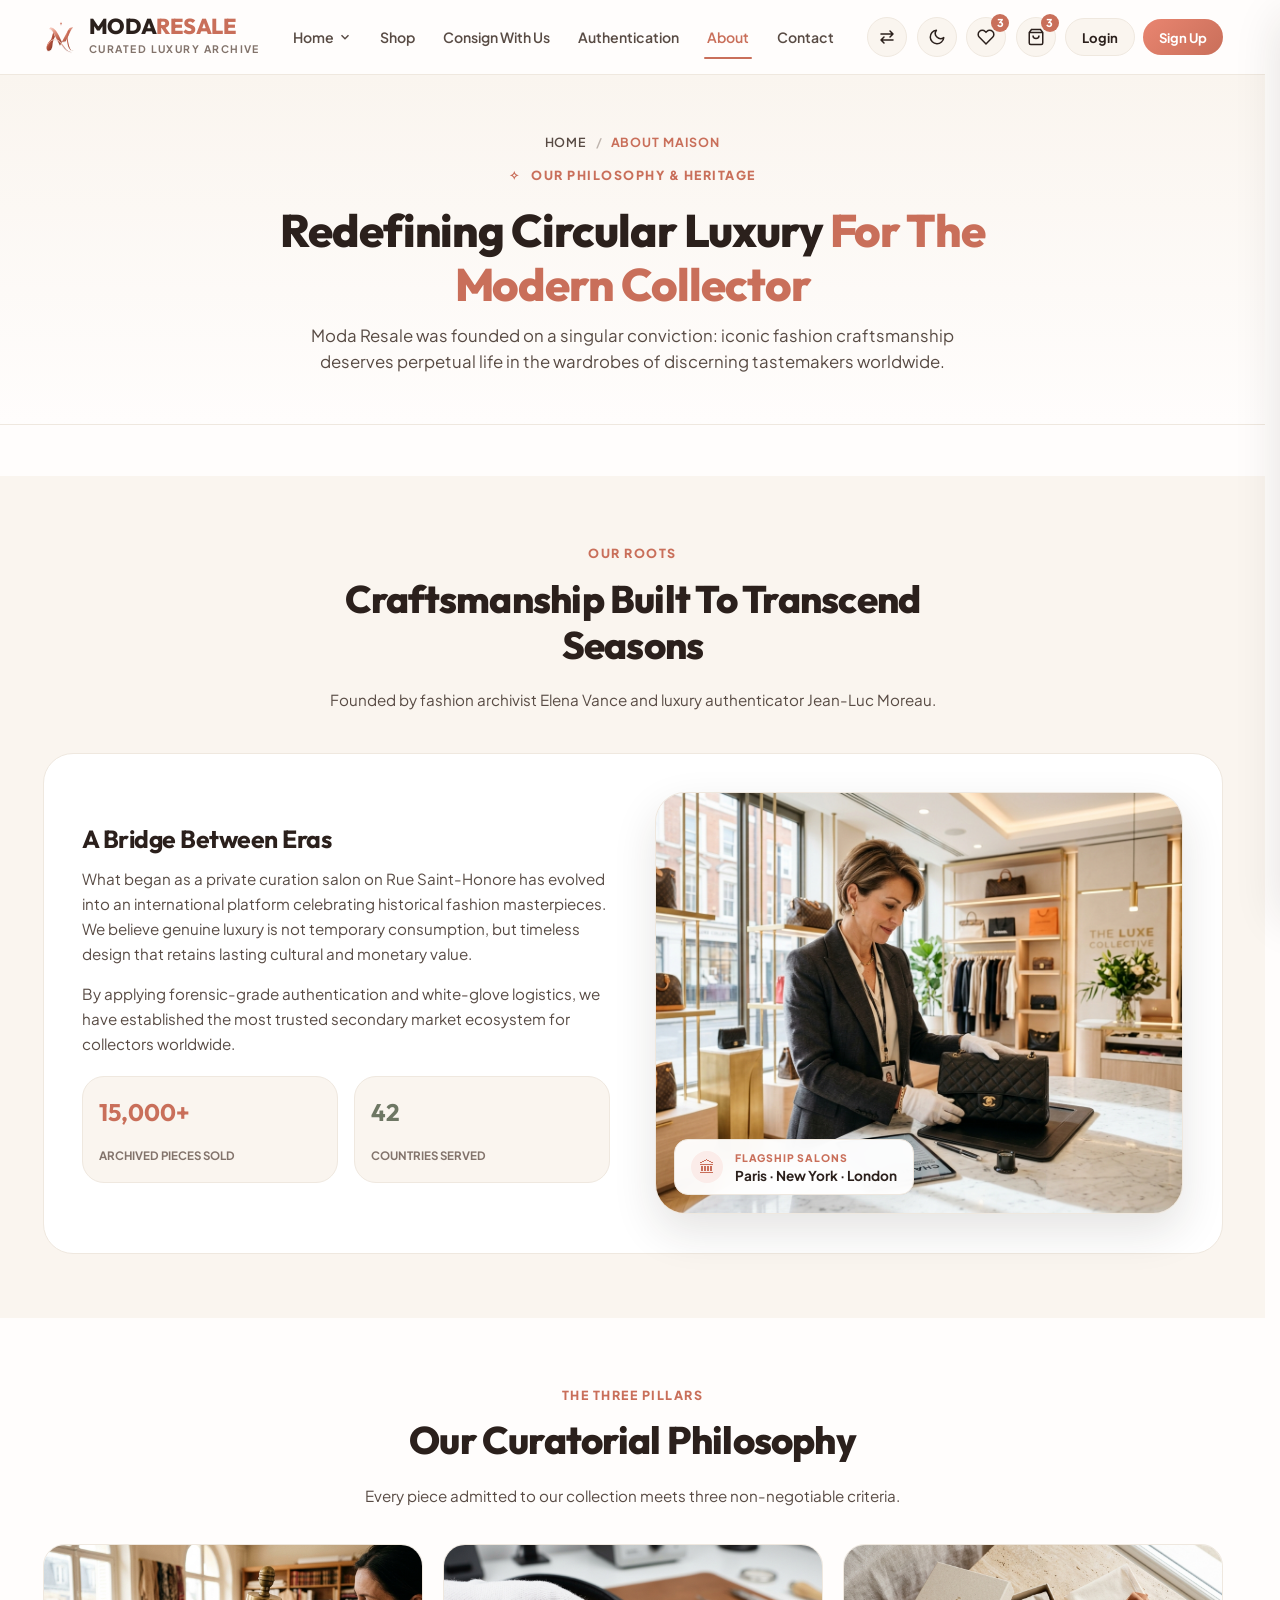
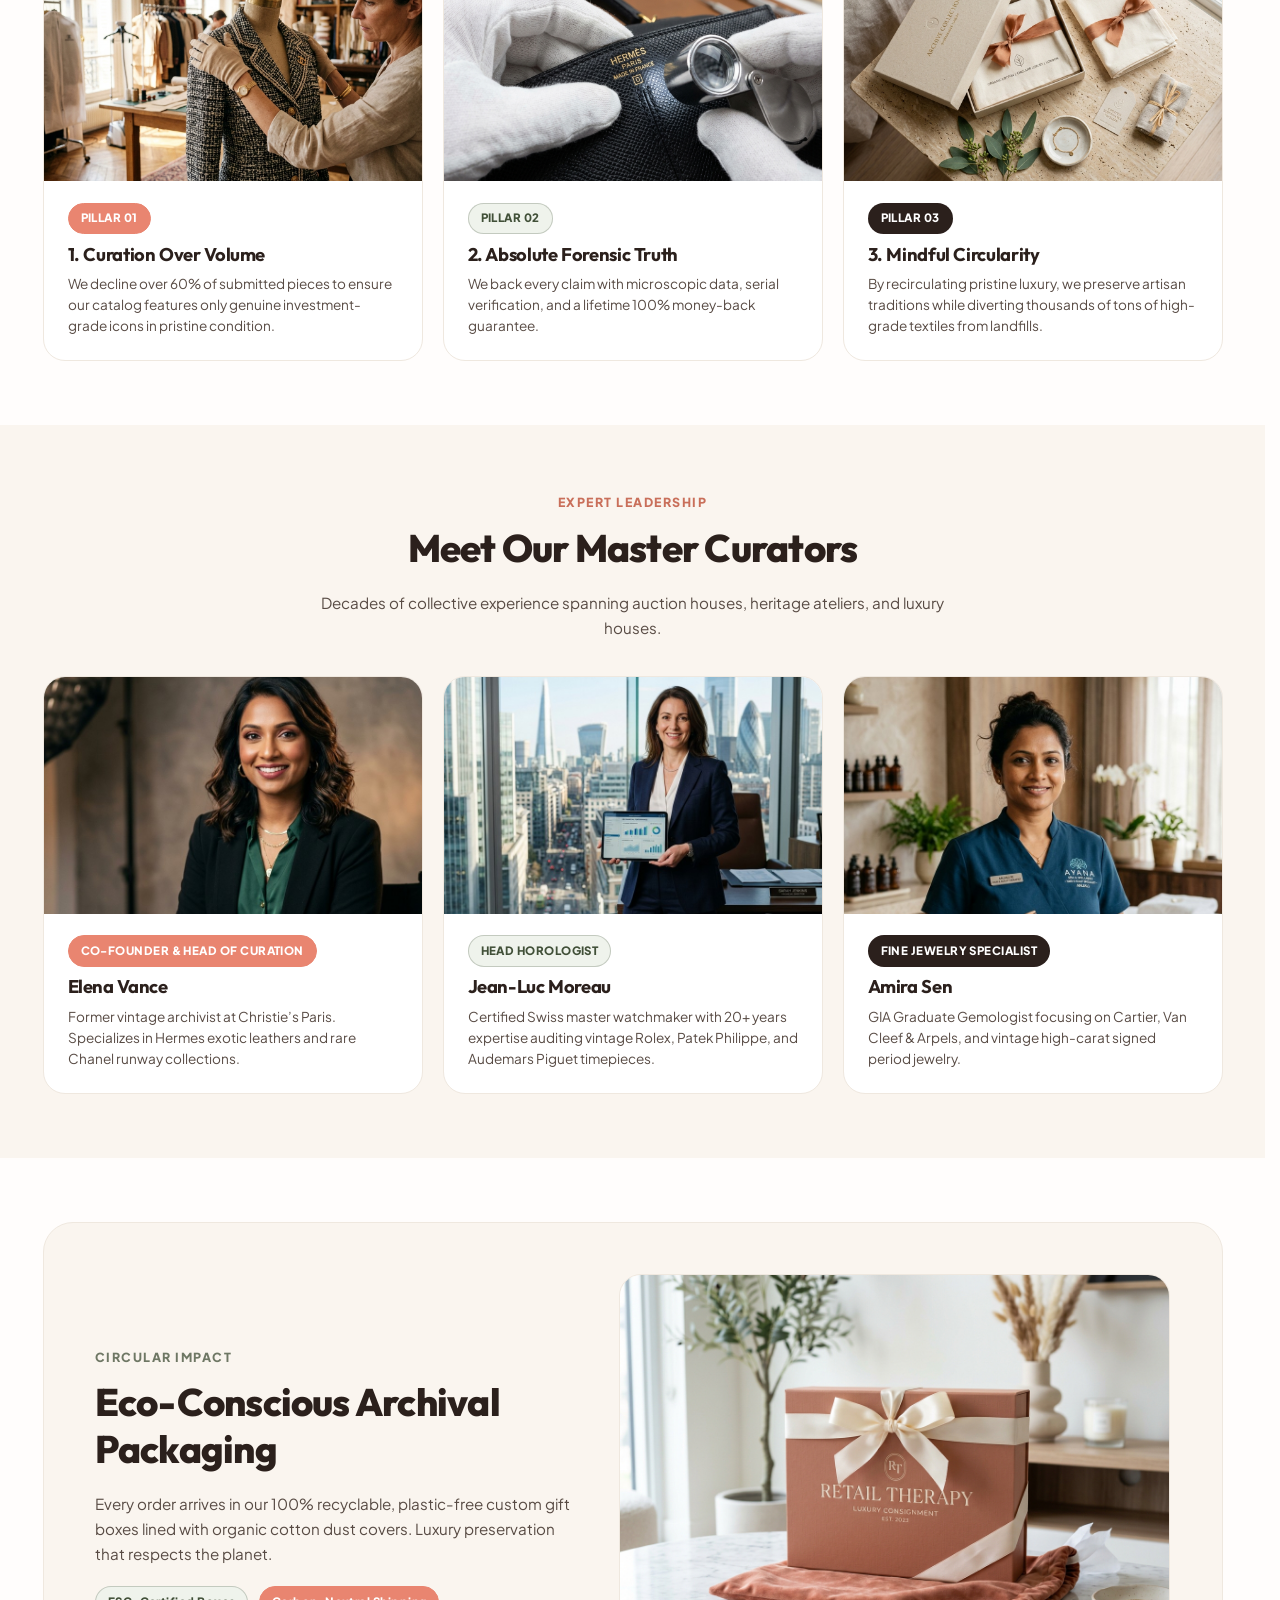
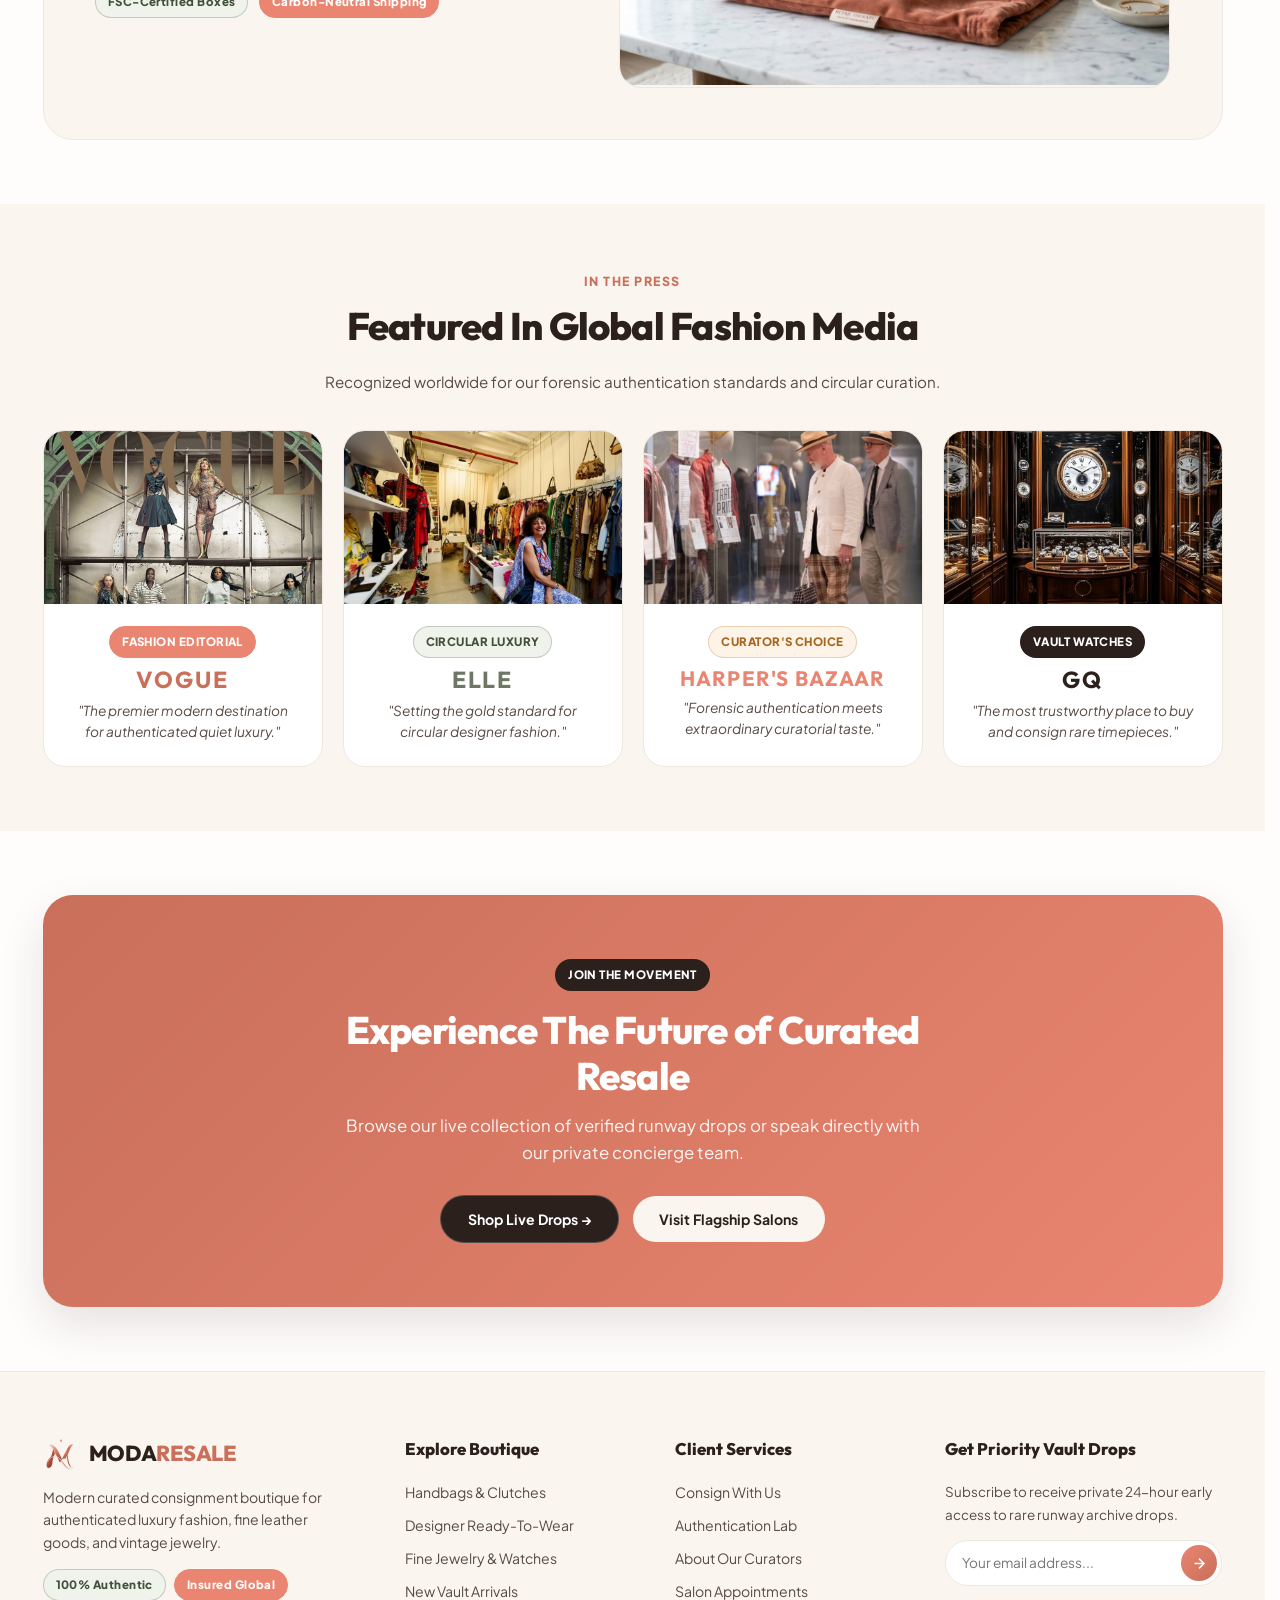
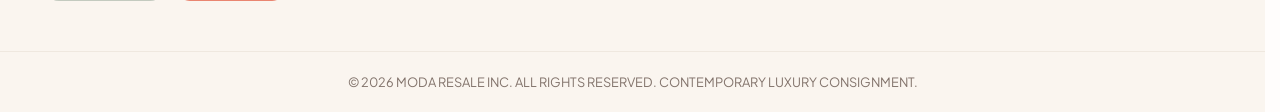
==== about.html @ dbe75fe3 "first commit" ====
<!DOCTYPE html>
<html lang="en" data-theme="light" dir="ltr">
<head>
  <meta charset="UTF-8">
  <meta name="viewport" content="width=device-width, initial-scale=1.0">
  <meta name="description" content="About Moda Resale — Modern luxury consignment house preserving fashion heritage through circular curation and authenticated archives.">
  <title>Moda Resale — About The Maison & Our Curators</title>
  
  <link rel="icon" type="image/svg+xml" href="assets/images/favicon.svg">
  <link rel="apple-touch-icon" href="assets/images/logo.svg">
  <link rel="stylesheet" href="assets/css/style.css">
  <link rel="stylesheet" href="assets/css/responsive.css">
</head>
<body>

  <!-- Header / Navbar -->
  <header class="site-header" id="siteHeader">
    <div class="container navbar-inner">
      
      <a href="index.html" class="brand-link" aria-label="Moda Resale Home">
        <span class="brand-mark"><img src="assets/images/logo.svg" alt="Moda Resale" width="36" height="36"></span>
        <div class="brand-text">
          <div class="brand-title">MODA<span>RESALE</span></div>
          <div class="brand-sub">Curated Luxury Archive</div>
        </div>
      </a>

      <!-- Desktop Navigation -->
      <nav class="main-nav" aria-label="Primary Navigation">
        <div class="nav-dropdown">
          <a href="index.html" class="nav-link dropdown-toggle">
            Home
            <svg viewBox="0 0 24 24" fill="none" stroke="currentColor" stroke-width="2.5"><polyline points="6 9 12 15 18 9"></polyline></svg>
          </a>
          <div class="dropdown-card-menu">
            <a href="index.html" class="dropdown-card-item">
              <span class="dropdown-card-title">Home 1 — Classic Boutique</span>
              <span class="dropdown-card-desc">Curated drops & interactive valuation</span>
            </a>
            <a href="home-2.html" class="dropdown-card-item">
              <span class="dropdown-card-title">Home 2 — Trending Vault</span>
              <span class="dropdown-card-desc">Editorial split hero & consignment steps</span>
            </a>
          </div>
        </div>

        <a href="shop.html" class="nav-link">Shop</a>
        <a href="consign.html" class="nav-link">Consign With Us</a>
        <a href="authentication.html" class="nav-link">Authentication</a>
        <a href="about.html" class="nav-link active">About</a>
        <a href="contact.html" class="nav-link">Contact</a>
      </nav>

      <!-- Header Actions -->
      <div class="header-actions">
        <button type="button" class="icon-btn" data-action="toggle-dir" aria-label="Toggle Direction" title="Switch LTR/RTL">
          <svg width="18" height="18" viewBox="0 0 24 24" fill="none" stroke="currentColor" stroke-width="2" stroke-linecap="round" stroke-linejoin="round">
            <path d="M4 8h16M16 4l4 4-4 4M20 16H4M8 12l-4 4 4 4"/>
          </svg>
        </button>

        <button type="button" class="icon-btn" data-action="toggle-theme" aria-label="Toggle Theme" title="Switch Light/Dark Mode">
          <span class="theme-icon-slot"></span>
        </button>

        <a href="wishlist.html" class="icon-btn" aria-label="Saved Wishlist" title="View Wishlist">
          <svg width="18" height="18" viewBox="0 0 24 24" fill="none" stroke="currentColor" stroke-width="2"><path d="M20.84 4.61a5.5 5.5 0 0 0-7.78 0L12 5.67l-1.06-1.06a5.5 5.5 0 0 0-7.78 0 5.5 5.5 0 0 0 0 7.78l1.06 1.06L12 21.23l7.78-7.78 1.06-1.06a5.5 5.5 0 0 0 0-7.78z"></path></svg>
          <b class="wishlist-count">0</b>
        </a>

        <a href="cart.html" class="icon-btn" aria-label="Shopping Bag" title="Shopping Bag">
          <svg width="18" height="18" viewBox="0 0 24 24" fill="none" stroke="currentColor" stroke-width="2"><path d="M6 2 3 6v14a2 2 0 0 0 2 2h14a2 2 0 0 0 2-2V6l-3-4Z"></path><path d="M3 6h18"></path><path d="M16 10a4 4 0 0 1-8 0"></path></svg>
          <b class="cart-count">0</b>
        </a>

        <div class="header-auth-pills">
          <a href="login.html" class="pill-btn">Login</a>
          <a href="register.html" class="pill-btn pill-btn-solid">Sign Up</a>
        </div>

        <button type="button" class="menu-toggle" id="menuToggle" aria-label="Open Navigation">☰</button>
      </div>

    </div>
  </header>

  <!-- Mobile Drawer -->
  <div class="mobile-drawer-backdrop" id="mobileDrawerBackdrop"></div>
  <aside class="mobile-drawer" id="mobileDrawer" aria-label="Mobile Navigation">
    <div class="mobile-drawer-head">
      <a href="index.html" class="brand-link">
        <span class="brand-mark"><img src="assets/images/logo.svg" alt="Moda Resale" width="36" height="36"></span>
        <div class="brand-title">MODA<span>RESALE</span></div>
      </a>
      <button type="button" class="icon-btn" id="mobileDrawerClose" aria-label="Close Navigation">✕</button>
    </div>

    <!-- Mobile Quick Commerce Bar (Wishlist & Cart Bag) -->
    <div class="mobile-quick-actions">
      <a href="wishlist.html" class="mobile-quick-item" title="View Wishlist">
        <svg width="18" height="18" viewBox="0 0 24 24" fill="none" stroke="currentColor" stroke-width="2" stroke-linecap="round" stroke-linejoin="round"><path d="M20.84 4.61a5.5 5.5 0 0 0-7.78 0L12 5.67l-1.06-1.06a5.5 5.5 0 0 0-7.78 0 5.5 5.5 0 0 0 0 7.78l1.06 1.06L12 21.23l7.78-7.78 1.06-1.06a5.5 5.5 0 0 0 0-7.78z"></path></svg>
        <span>Wishlist (<b class="wishlist-count">0</b>)</span>
      </a>
      <a href="cart.html" class="mobile-quick-item" title="View Shopping Bag">
        <svg width="18" height="18" viewBox="0 0 24 24" fill="none" stroke="currentColor" stroke-width="2" stroke-linecap="round" stroke-linejoin="round"><path d="M6 2 3 6v14a2 2 0 0 0 2 2h14a2 2 0 0 0 2-2V6l-3-4Z"></path><path d="M3 6h18"></path><path d="M16 10a4 4 0 0 1-8 0"></path></svg>
        <span>Bag (<b class="cart-count">0</b>)</span>
      </a>
    </div>

    <nav class="mobile-drawer-links">
      <div class="mobile-nav-item">
        <a href="#" class="mobile-nav-link mobile-dropdown-toggle">
          <span>Home Pages</span>
          <svg width="14" height="14" viewBox="0 0 24 24" fill="none" stroke="currentColor" stroke-width="2.5"><polyline points="6 9 12 15 18 9"></polyline></svg>
        </a>
        <div class="mobile-sub-menu">
          <a href="index.html" class="mobile-sub-link">Home 1 — Classic Boutique</a>
          <a href="home-2.html" class="mobile-sub-link">Home 2 — Trending Vault</a>
        </div>
      </div>
      <a href="shop.html" class="mobile-nav-link">Shop Collection</a>
      <a href="consign.html" class="mobile-nav-link">Consign With Us</a>
      <a href="authentication.html" class="mobile-nav-link">Authentication</a>
      <a href="about.html" class="mobile-nav-link active">About Maison</a>
      <a href="contact.html" class="mobile-nav-link">Contact & Salons</a>
    </nav>

    <div class="mobile-drawer-actions">
      <div class="mobile-toggles-grid">
        <button type="button" class="btn btn-light btn-sm" data-action="toggle-theme" aria-label="Toggle Theme">
          <span class="theme-icon-slot">
            <svg width="16" height="16" viewBox="0 0 24 24" fill="none" stroke="currentColor" stroke-width="2"><path d="M21 12.79A9 9 0 1 1 11.21 3 7 7 0 0 0 21 12.79z"></path></svg>
          </span>
          <span>Theme</span>
        </button>
        <button type="button" class="btn btn-light btn-sm" data-action="toggle-dir" aria-label="Toggle Direction">
          <svg width="16" height="16" viewBox="0 0 24 24" fill="none" stroke="currentColor" stroke-width="2" stroke-linecap="round" stroke-linejoin="round">
            <path d="M4 8h16M16 4l4 4-4 4M20 16H4M8 12l-4 4 4 4"/>
          </svg>
          <span>Direction</span>
        </button>
      </div>
      <div style="display:grid; grid-template-columns:1fr 1fr; gap:0.6rem; width:100%;">
        <a href="login.html" class="btn btn-light btn-sm" style="text-align:center;">Login</a>
        <a href="register.html" class="btn btn-gradient btn-sm" style="text-align:center;">Sign Up</a>
      </div>
    </div>
  </aside>

  <!-- Main Content: About Us (7 Sections) -->
  <main id="mainContent">

    <!-- SECTION 1: Standardized Inner Hero -->
    <section class="inner-page-hero">
      <div class="container">
        <div class="inner-hero-content">
          <nav class="inner-hero-breadcrumb" aria-label="Breadcrumb">
            <a href="index.html">Home</a>
            <span class="crumb-sep">/</span>
            <span class="crumb-active">About Maison</span>
          </nav>
          <p class="kicker">✧ &nbsp; OUR PHILOSOPHY & HERITAGE</p>
          <h1 class="inner-hero-title">Redefining Circular Luxury <span style="color:var(--accent-terracotta);">For The Modern Collector</span></h1>
          <p class="inner-hero-subtitle">Moda Resale was founded on a singular conviction: iconic fashion craftsmanship deserves perpetual life in the wardrobes of discerning tastemakers worldwide.</p>
        </div>
      </div>
    </section>

    <!-- SECTION 2: Our Origin & Story -->
    <section class="section-spacing" style="background-color: var(--bg-surface);">
      <div class="container">
        <div class="center-title">
          <p class="kicker">OUR ROOTS</p>
          <h2>Craftsmanship Built To Transcend Seasons</h2>
          <p>Founded by fashion archivist Elena Vance and luxury authenticator Jean-Luc Moreau.</p>
        </div>

        <div class="curate-lab-shell" style="background:var(--bg-card); padding: clamp(1.5rem, 3vw, 2.5rem);">
          <div class="lab-grid" style="grid-template-columns: 1fr 1fr; align-items:center;">
            <div>
              <h3>A Bridge Between Eras</h3>
              <p>
                What began as a private curation salon on Rue Saint-Honore has evolved into an international platform celebrating historical fashion masterpieces. We believe genuine luxury is not temporary consumption, but timeless design that retains lasting cultural and monetary value.
              </p>
              <p>
                By applying forensic-grade authentication and white-glove logistics, we have established the most trusted secondary market ecosystem for collectors worldwide.
              </p>
              <div class="form-grid-2" style="margin-top:1.25rem;">
                <div class="benefit-card" style="flex-direction:column; background:var(--bg-surface); padding:1rem;">
                  <b style="font-size:1.5rem; font-family:var(--font-display); color:var(--accent-terracotta);">15,000+</b>
                  <span style="font-size:0.72rem; font-weight:700; color:var(--text-muted); text-transform:uppercase;">Archived Pieces Sold</span>
                </div>
                <div class="benefit-card" style="flex-direction:column; background:var(--bg-surface); padding:1rem;">
                  <b style="font-size:1.5rem; font-family:var(--font-display); color:var(--accent-sage);">42</b>
                  <span style="font-size:0.72rem; font-weight:700; color:var(--text-muted); text-transform:uppercase;">Countries Served</span>
                </div>
              </div>
            </div>

            <div class="hero-media-card" style="aspect-ratio: 4 / 3.2; max-width: 100%;">
              <img src="assets/images/about/about-boutique-hero.jpg" alt="Moda Resale sunlit modern flagship boutique interior">
              <div class="hero-trending-badge">
                <span class="trending-icon">🏛</span>
                <div class="trending-text">
                  <small>FLAGSHIP SALONS</small>
                  <b>Paris · New York · London</b>
                </div>
              </div>
            </div>
          </div>
        </div>
      </div>
    </section>

    <!-- SECTION 3: Our Curated Approach (3 Pillars with HD Photography) -->
    <section class="section-spacing">
      <div class="container">
        <div class="center-title" style="margin-bottom: 2.25rem;">
          <p class="kicker">THE THREE PILLARS</p>
          <h2>Our Curatorial Philosophy</h2>
          <p>Every piece admitted to our collection meets three non-negotiable criteria.</p>
        </div>

        <div class="category-grid" style="grid-template-columns: repeat(auto-fit, minmax(280px, 1fr));">
          <!-- Pillar 1: Curation Over Volume -->
          <article class="amenity-card">
            <div class="amenity-card-media">
              <img src="assets/images/about/about-pillar-curation.jpg" alt="Fashion archivist inspecting vintage Chanel tweed suit on mannequin">
            </div>
            <div class="amenity-card-body">
              <span class="badge badge-coral" style="align-self:flex-start; margin-bottom:0.6rem;">PILLAR 01</span>
              <h3>1. Curation Over Volume</h3>
              <p>We decline over 60% of submitted pieces to ensure our catalog features only genuine investment-grade icons in pristine condition.</p>
            </div>
          </article>

          <!-- Pillar 2: Absolute Forensic Truth -->
          <article class="amenity-card">
            <div class="amenity-card-media">
              <img src="assets/images/about/about-pillar-forensic.jpg" alt="Master luxury authenticator examining Hermes gold heat stamping with jeweler loupe">
            </div>
            <div class="amenity-card-body">
              <span class="badge badge-sage" style="align-self:flex-start; margin-bottom:0.6rem;">PILLAR 02</span>
              <h3>2. Absolute Forensic Truth</h3>
              <p>We back every claim with microscopic data, serial verification, and a lifetime 100% money-back guarantee.</p>
            </div>
          </article>

          <!-- Pillar 3: Mindful Circularity -->
          <article class="amenity-card">
            <div class="amenity-card-media">
              <img src="assets/images/about/about-pillar-circularity.jpg" alt="Sustainable luxury archival packaging with organic dust bags and silk ribbon">
            </div>
            <div class="amenity-card-body">
              <span class="badge badge-dark" style="align-self:flex-start; margin-bottom:0.6rem;">PILLAR 03</span>
              <h3>3. Mindful Circularity</h3>
              <p>By recirculating pristine luxury, we preserve artisan traditions while diverting thousands of tons of high-grade textiles from landfills.</p>
            </div>
          </article>
        </div>
      </div>
    </section>

    <!-- SECTION 4: Meet The Curators (with HD Portraits) -->
    <section class="section-spacing" style="background-color: var(--bg-surface);">
      <div class="container">
        <div class="center-title" style="margin-bottom: 2.25rem;">
          <p class="kicker">EXPERT LEADERSHIP</p>
          <h2>Meet Our Master Curators</h2>
          <p>Decades of collective experience spanning auction houses, heritage ateliers, and luxury houses.</p>
        </div>

        <div class="category-grid" style="grid-template-columns: repeat(auto-fit, minmax(280px, 1fr));">
          <!-- Curator 1: Elena Vance -->
          <article class="amenity-card">
            <div class="amenity-card-media">
              <img src="assets/images/about/about-curator-elena.jpg" alt="Elena Vance - Co-Founder & Head of Curation">
            </div>
            <div class="amenity-card-body">
              <span class="badge badge-coral" style="align-self:flex-start; margin-bottom:0.6rem;">CO-FOUNDER &amp; HEAD OF CURATION</span>
              <h3>Elena Vance</h3>
              <p>Former vintage archivist at Christie’s Paris. Specializes in Hermes exotic leathers and rare Chanel runway collections.</p>
            </div>
          </article>

          <!-- Curator 2: Jean-Luc Moreau -->
          <article class="amenity-card">
            <div class="amenity-card-media">
              <img src="assets/images/about/about-curator-jeanluc.jpg" alt="Jean-Luc Moreau - Head Horologist">
            </div>
            <div class="amenity-card-body">
              <span class="badge badge-sage" style="align-self:flex-start; margin-bottom:0.6rem;">HEAD HOROLOGIST</span>
              <h3>Jean-Luc Moreau</h3>
              <p>Certified Swiss master watchmaker with 20+ years expertise auditing vintage Rolex, Patek Philippe, and Audemars Piguet timepieces.</p>
            </div>
          </article>

          <!-- Curator 3: Amira Sen -->
          <article class="amenity-card">
            <div class="amenity-card-media">
              <img src="assets/images/about/about-curator-amira.jpg" alt="Amira Sen - Fine Jewelry Specialist">
            </div>
            <div class="amenity-card-body">
              <span class="badge badge-dark" style="align-self:flex-start; margin-bottom:0.6rem;">FINE JEWELRY SPECIALIST</span>
              <h3>Amira Sen</h3>
              <p>GIA Graduate Gemologist focusing on Cartier, Van Cleef &amp; Arpels, and vintage high-carat signed period jewelry.</p>
            </div>
          </article>
        </div>
      </div>
    </section>

    <!-- SECTION 5: Sustainable Packaging & Impact -->
    <section class="section-spacing">
      <div class="container">
        <div class="curate-lab-shell" style="background:var(--bg-surface);">
          <div class="lab-grid">
            <div>
              <p class="kicker kicker-sage">CIRCULAR IMPACT</p>
              <h2>Eco-Conscious Archival Packaging</h2>
              <p>
                Every order arrives in our 100% recyclable, plastic-free custom gift boxes lined with organic cotton dust covers. Luxury preservation that respects the planet.
              </p>
              <div class="badge-row">
                <span class="badge badge-sage">FSC-Certified Boxes</span>
                <span class="badge badge-coral">Carbon-Neutral Shipping</span>
              </div>
            </div>

            <div style="border-radius:var(--radius-lg); overflow:hidden; border:1.5px solid var(--border-color); aspect-ratio:4/3;">
              <img src="assets/images/about/about-circular-packaging.jpg" alt="Eco luxury packaging box">
            </div>
          </div>
        </div>
      </div>
    </section>

    <!-- SECTION 6: Press & Media Accolades (with HD Editorial Photos & Colored Headings) -->
    <section class="section-spacing" style="background-color: var(--bg-surface);">
      <div class="container">
        <div class="center-title" style="margin-bottom: 2.25rem;">
          <p class="kicker">IN THE PRESS</p>
          <h2>Featured In Global Fashion Media</h2>
          <p>Recognized worldwide for our forensic authentication standards and circular curation.</p>
        </div>

        <div class="category-grid" style="grid-template-columns: repeat(auto-fit, minmax(240px, 1fr));">
          <!-- Press 1: Vogue -->
          <article class="amenity-card" style="text-align:center;">
            <div class="amenity-card-media">
              <img src="assets/images/about/about-press-vogue.jpg" alt="Vogue Fashion Editorial Coverage">
            </div>
            <div class="amenity-card-body" style="align-items:center;">
              <span class="badge badge-coral" style="margin-bottom:0.5rem;">FASHION EDITORIAL</span>
              <h3 style="color:var(--accent-terracotta); font-family:var(--font-display); font-size:1.45rem; letter-spacing:0.08em; margin-bottom:0.4rem;">VOGUE</h3>
              <p style="font-size:0.86rem; font-style:italic; color:var(--text-secondary);">"The premier modern destination for authenticated quiet luxury."</p>
            </div>
          </article>

          <!-- Press 2: Elle -->
          <article class="amenity-card" style="text-align:center;">
            <div class="amenity-card-media">
              <img src="assets/images/about/about-press-elle.jpg" alt="Elle Circular Luxury Feature">
            </div>
            <div class="amenity-card-body" style="align-items:center;">
              <span class="badge badge-sage" style="margin-bottom:0.5rem;">CIRCULAR LUXURY</span>
              <h3 style="color:var(--accent-sage); font-family:var(--font-display); font-size:1.45rem; letter-spacing:0.08em; margin-bottom:0.4rem;">ELLE</h3>
              <p style="font-size:0.86rem; font-style:italic; color:var(--text-secondary);">"Setting the gold standard for circular designer fashion."</p>
            </div>
          </article>

          <!-- Press 3: Harper's Bazaar -->
          <article class="amenity-card" style="text-align:center;">
            <div class="amenity-card-media">
              <img src="assets/images/about/about-press-harpers.jpg" alt="Harper's Bazaar Curatorial Curation Feature">
            </div>
            <div class="amenity-card-body" style="align-items:center;">
              <span class="badge badge-gold" style="margin-bottom:0.5rem;">CURATOR'S CHOICE</span>
              <h3 style="color:var(--accent-coral); font-family:var(--font-display); font-size:1.3rem; letter-spacing:0.06em; margin-bottom:0.4rem;">HARPER'S BAZAAR</h3>
              <p style="font-size:0.86rem; font-style:italic; color:var(--text-secondary);">"Forensic authentication meets extraordinary curatorial taste."</p>
            </div>
          </article>

          <!-- Press 4: GQ -->
          <article class="amenity-card" style="text-align:center;">
            <div class="amenity-card-media">
              <img src="assets/images/about/about-press-gq.jpg" alt="GQ Vintage Horology & Timepieces Feature">
            </div>
            <div class="amenity-card-body" style="align-items:center;">
              <span class="badge badge-dark" style="margin-bottom:0.5rem;">VAULT WATCHES</span>
              <h3 style="color:var(--text-primary); font-family:var(--font-display); font-size:1.45rem; letter-spacing:0.08em; margin-bottom:0.4rem;">GQ</h3>
              <p style="font-size:0.86rem; font-style:italic; color:var(--text-secondary);">"The most trustworthy place to buy and consign rare timepieces."</p>
            </div>
          </article>
        </div>
      </div>
    </section>

    <!-- SECTION 7: Final About CTA -->
    <section class="section-spacing">
      <div class="container">
        <div class="cta-banner">
          <div>
            <span class="badge badge-dark" style="margin-bottom: 1rem;">JOIN THE MOVEMENT</span>
            <h2>Experience The Future of Curated Resale</h2>
            <p>
              Browse our live collection of verified runway drops or speak directly with our private concierge team.
            </p>
            <div class="cta-btn-row">
              <a href="shop.html" class="btn btn-dark">Shop Live Drops →</a>
              <a href="contact.html" class="btn btn-light" style="border:none;">Visit Flagship Salons</a>
            </div>
          </div>
        </div>
      </div>
    </section>

  </main>

  <!-- Modern Reusable Footer -->
  <footer class="site-footer">
    <div class="container">
      <div class="footer-main-grid">
        <div>
          <a href="index.html" class="brand-link" style="margin-bottom: 0.85rem;">
            <span class="brand-mark"><img src="assets/images/logo.svg" alt="Moda Resale" width="36" height="36"></span>
            <div class="brand-title">MODA<span>RESALE</span></div>
          </a>
          <p style="font-size: 0.88rem; color: var(--text-secondary); line-height: 1.6; max-width: 300px;">
            Modern curated consignment boutique for authenticated luxury fashion, fine leather goods, and vintage jewelry.
          </p>
          <div style="display:flex; gap:0.5rem; margin-top:1rem;">
            <span class="badge badge-sage">100% Authentic</span>
            <span class="badge badge-coral">Insured Global</span>
          </div>
        </div>

        <div>
          <div class="footer-col-title">Explore Boutique</div>
          <div class="footer-links">
            <a href="shop.html" class="footer-link">Handbags & Clutches</a>
            <a href="shop.html" class="footer-link">Designer Ready-To-Wear</a>
            <a href="shop.html" class="footer-link">Fine Jewelry & Watches</a>
            <a href="shop.html" class="footer-link">New Vault Arrivals</a>
          </div>
        </div>

        <div>
          <div class="footer-col-title">Client Services</div>
          <div class="footer-links">
            <a href="consign.html" class="footer-link">Consign With Us</a>
            <a href="authentication.html" class="footer-link">Authentication Lab</a>
            <a href="about.html" class="footer-link">About Our Curators</a>
            <a href="contact.html" class="footer-link">Salon Appointments</a>
          </div>
        </div>

        <div>
          <div class="footer-col-title">Get Priority Vault Drops</div>
          <p style="font-size: 0.84rem; color: var(--text-secondary);">
            Subscribe to receive private 24-hour early access to rare runway archive drops.
          </p>
          <form class="footer-subscribe-form" onsubmit="event.preventDefault(); modaToast('Thank you for subscribing to private drops!');">
            <input type="email" class="footer-subscribe-input" placeholder="Your email address..." required aria-label="Subscribe email">
            <button type="submit" class="footer-subscribe-btn" aria-label="Subscribe"><svg width="15" height="15" viewBox="0 0 24 24" fill="none" stroke="currentColor" stroke-width="2.5" stroke-linecap="round" stroke-linejoin="round"><line x1="5" y1="12" x2="19" y2="12"></line><polyline points="12 5 19 12 12 19"></polyline></svg></button>
          </form>
        </div>
      </div>
    </div>

    <div class="footer-bottom-bar">
      <div class="container">
        © 2026 MODA RESALE INC. ALL RIGHTS RESERVED. CONTEMPORARY LUXURY CONSIGNMENT.
      </div>
    </div>
  </footer>

  <button type="button" class="scroll-top-btn" id="scrollTopBtn" aria-label="Return to top">↑</button>

  <script src="assets/js/main.js"></script>
</body>
</html>
---- assets/css/style.css ----
/* ==========================================================================
   MODA RESALE — CONSIGNMENT & RESALE BOUTIQUE
   Modern, Fresh, Fashion-Forward & Friendly Design System
   Full Contrast Verified (Light Mode & Dark Mode)
   ========================================================================== */

/* 1. GOOGLE FONTS */
@import url('https://fonts.googleapis.com/css2?family=Plus+Jakarta+Sans:wght@400;500;600;700;800&family=Outfit:wght@500;600;700;800&display=swap');

/* 2. DESIGN TOKENS & CSS VARIABLES */
:root {
  /* Fresh & Fashionable Color Palette (Light Mode Default) */
  --bg-primary: #FFFDFC;          /* Crisp Warm White */
  --bg-surface: #FAF5EF;          /* Soft Cream */
  --bg-surface-elevated: #FFFFFF; /* Pure White Card */
  --bg-card: #FFFFFF;
  --bg-card-hover: #FCFAF7;
  --bg-header: rgba(255, 253, 252, 0.94);
  --bg-footer: #FAF5EF;           /* Light, Fresh Footer */
  --bg-subtle: #F3ECE4;
  --bg-pill: #F7EFEB;

  /* Accent System */
  --accent-coral: #E98570;        /* Warm Coral */
  --accent-terracotta: #C96F5A;   /* Terracotta */
  --accent-terracotta-dark: #A95542;
  --accent-blush: #E9B7B0;        /* Soft Blush */
  --accent-blush-light: #FBECE9;
  --accent-sage: #6E7764;         /* High-contrast Sage */
  --accent-sage-light: #EFF3EC;
  --accent-taupe: #8A7A70;        /* Soft Taupe */

  /* Text & Contrast */
  --text-primary: #2B201C;        /* Deep Espresso */
  --text-secondary: #584B44;      /* High-contrast Warm Charcoal */
  --text-muted: #82736B;          /* Muted Taupe */
  --text-inverse: #FFFFFF;

  /* Borders & Shadows */
  --border-color: #EFE8DF;
  --border-color-strong: #DECFC0;
  --border-color-subtle: #F6F1EA;

  /* Badge Tokens (Light Mode) */
  --badge-default-bg: #FBECE9;
  --badge-default-text: #C96F5A;
  --badge-default-border: rgba(201, 111, 90, 0.25);
  
  --badge-sage-bg: #EFF3EC;
  --badge-sage-text: #415038;
  --badge-sage-border: rgba(65, 80, 56, 0.25);

  --badge-dark-bg: #2B201C;
  --badge-dark-text: #FFFFFF;
  --badge-dark-border: rgba(43, 32, 28, 0.3);

  --badge-coral-bg: #E98570;
  --badge-coral-text: #FFFFFF;
  --badge-coral-border: #E98570;

  --badge-gold-bg: #FDF4E7;
  --badge-gold-text: #A6651E;
  --badge-gold-border: rgba(166, 101, 30, 0.25);

  --star-color: #D98207;

  /* Typography */
  --font-primary: 'Plus Jakarta Sans', -apple-system, BlinkMacSystemFont, 'Segoe UI', Roboto, sans-serif;
  --font-display: 'Outfit', 'Plus Jakarta Sans', sans-serif;

  /* Radii */
  --radius-sm: 8px;
  --radius-md: 14px;
  --radius-lg: 22px;
  --radius-xl: 30px;
  --radius-pill: 9999px;

  /* Elevations */
  --shadow-sm: 0 4px 12px rgba(43, 32, 28, 0.04);
  --shadow-md: 0 10px 28px rgba(43, 32, 28, 0.08);
  --shadow-lg: 0 18px 44px rgba(43, 32, 28, 0.12);
  --shadow-hover: 0 20px 48px rgba(201, 111, 90, 0.16);

  /* Container & Layout */
  --container-max-width: 1260px;
  --container-padding: clamp(1rem, 3.5vw, 2.5rem);
  --header-height: 74px;

  /* Transitions */
  --transition-fast: 0.18s cubic-bezier(0.2, 0, 0.2, 1);
  --transition-normal: 0.3s cubic-bezier(0.2, 0, 0.2, 1);
  --transition-smooth: 0.45s cubic-bezier(0.16, 1, 0.3, 1);
}

/* 3. DARK MODE TOKENS (Modern, ultra-high contrast espresso dark mode) */
[data-theme="dark"] {
  --bg-primary: #14100E;
  --bg-surface: #1E1714;
  --bg-surface-elevated: #28201B;
  --bg-card: #221B17;
  --bg-card-hover: #2C231E;
  --bg-header: rgba(20, 16, 14, 0.95);
  --bg-footer: #100D0B;
  --bg-subtle: #2C231E;
  --bg-pill: #302621;

  --accent-coral: #F49D8B;
  --accent-terracotta: #E2836E;
  --accent-terracotta-dark: #C96F5A;
  --accent-blush: #E9B7B0;
  --accent-blush-light: #3D2924;
  --accent-sage: #A7BA9D;
  --accent-sage-light: #243021;
  --accent-taupe: #C2B3A8;

  --text-primary: #FFFDFC;
  --text-secondary: #EAE0D6;
  --text-muted: #B8A99E;
  --text-inverse: #14100E;

  --border-color: #3C2F28;
  --border-color-strong: #5E4B40;
  --border-color-subtle: #29201B;

  /* Badge Tokens (Dark Mode - Full High-Contrast Readability) */
  --badge-default-bg: #3E2721;
  --badge-default-text: #FFA896;
  --badge-default-border: rgba(255, 168, 150, 0.4);

  --badge-sage-bg: #20311E;
  --badge-sage-text: #C0DAB8;
  --badge-sage-border: rgba(192, 218, 184, 0.4);

  --badge-dark-bg: #322621;
  --badge-dark-text: #FFFDFC;
  --badge-dark-border: #5E4B40;

  --badge-coral-bg: #E2836E;
  --badge-coral-text: #FFFFFF;
  --badge-coral-border: #E2836E;

  --badge-gold-bg: #382A1B;
  --badge-gold-text: #F5C685;
  --badge-gold-border: rgba(245, 198, 133, 0.4);

  --star-color: #F5BA48;

  --shadow-sm: 0 4px 12px rgba(0, 0, 0, 0.35);
  --shadow-md: 0 10px 28px rgba(0, 0, 0, 0.5);
  --shadow-lg: 0 18px 44px rgba(0, 0, 0, 0.65);
  --shadow-hover: 0 20px 48px rgba(226, 131, 110, 0.25);
}

/* 4. BASE RESET & BOX-SIZING */
*, *::before, *::after {
  box-sizing: border-box;
  margin: 0;
  padding: 0;
  min-width: 0;
}

html {
  font-size: 16px;
  scroll-behavior: smooth;
  -webkit-text-size-adjust: 100%;
  scrollbar-gutter: stable;
  overflow-y: scroll;
}

body {
  font-family: var(--font-primary);
  font-size: 0.95rem;
  line-height: 1.6;
  color: var(--text-primary);
  background-color: var(--bg-primary);
  transition: background-color var(--transition-normal), color var(--transition-normal);
  display: flex;
  flex-direction: column;
  min-height: 100vh;
  overflow-x: clip;
  word-wrap: break-word;
  overflow-wrap: break-word;
}

/* Typography Hierarchy */
h1, h2, h3, h4, h5, h6 {
  font-family: var(--font-display);
  font-weight: 700;
  color: var(--text-primary);
  line-height: 1.2;
  letter-spacing: -0.02em;
  margin-bottom: 0.5em;
}

h1 { font-size: clamp(2rem, 4.2vw, 3.2rem); font-weight: 800; letter-spacing: -0.03em; }
h2 { font-size: clamp(1.65rem, 3.2vw, 2.4rem); font-weight: 800; }
h3 { font-size: clamp(1.2rem, 2.2vw, 1.55rem); font-weight: 700; }
h4 { font-size: clamp(1.05rem, 1.8vw, 1.3rem); font-weight: 700; }
h5 { font-size: 1.05rem; font-weight: 600; }
h6 { font-size: 0.9rem; font-weight: 700; text-transform: uppercase; letter-spacing: 0.08em; }

p {
  color: var(--text-secondary);
  margin-bottom: 0.9rem;
  line-height: 1.65;
}

p:last-child {
  margin-bottom: 0;
}

a {
  color: inherit;
  text-decoration: none;
  transition: all var(--transition-fast);
}

img, svg, picture {
  display: block;
  max-width: 100%;
  height: auto;
}

button, input, select, textarea {
  font: inherit;
  color: inherit;
  border: none;
  background: none;
  outline: none;
}

button {
  cursor: pointer;
  user-select: none;
}

ul, ol {
  list-style: none;
}

/* Modern Eyebrow / Kicker */
.kicker {
  display: inline-flex;
  align-items: center;
  gap: 0.45rem;
  font-size: 0.78rem;
  font-weight: 800;
  text-transform: uppercase;
  letter-spacing: 0.12em;
  color: var(--accent-terracotta);
  margin-bottom: 0.75rem;
}

.kicker-sage {
  color: var(--accent-sage);
}

/* 5. CONTAINER SYSTEM */
.container {
  width: 100%;
  max-width: var(--container-max-width);
  margin-left: auto;
  margin-right: auto;
  padding-left: var(--container-padding);
  padding-right: var(--container-padding);
}

.section-spacing {
  padding-top: clamp(2.5rem, 5vw, 4.5rem);
  padding-bottom: clamp(2.5rem, 5vw, 4.5rem);
}

.section-title-row {
  display: flex;
  align-items: flex-end;
  justify-content: space-between;
  flex-wrap: wrap;
  gap: 1.25rem;
  margin-bottom: 2rem;
}

.center-title {
  text-align: center;
  max-width: 640px;
  margin: 0 auto 2.5rem auto;
}

/* 6. BUTTON SYSTEM (Pill, energetic, clean) */
.btn {
  display: inline-flex;
  align-items: center;
  justify-content: center;
  gap: 0.55rem;
  font-family: var(--font-primary);
  font-size: 0.88rem;
  font-weight: 700;
  padding: 0.75rem 1.65rem;
  border-radius: var(--radius-pill);
  transition: all var(--transition-normal);
  text-align: center;
  white-space: nowrap;
  position: relative;
  overflow: hidden;
}

.btn-gradient {
  background: linear-gradient(135deg, var(--accent-coral) 0%, var(--accent-terracotta) 100%);
  color: #FFFFFF;
  box-shadow: 0 4px 16px rgba(201, 111, 90, 0.28);
  border: none;
}

.btn-gradient:hover {
  transform: translateY(-2px);
  box-shadow: 0 8px 24px rgba(201, 111, 90, 0.4);
  color: #FFFFFF;
}

.btn-dark {
  background-color: var(--badge-dark-bg);
  color: var(--badge-dark-text);
  border: 1.5px solid var(--badge-dark-border);
}

.btn-dark:hover {
  background-color: var(--accent-terracotta);
  border-color: var(--accent-terracotta);
  color: #FFFFFF;
  transform: translateY(-2px);
}

.btn-light {
  background-color: var(--bg-surface);
  color: var(--text-primary);
  border: 1.5px solid var(--border-color);
}

.btn-light:hover {
  border-color: var(--accent-terracotta);
  background-color: var(--bg-card);
  color: var(--accent-terracotta);
  transform: translateY(-2px);
}

.btn-outline {
  background-color: transparent;
  color: var(--accent-terracotta);
  border: 1.5px solid var(--accent-terracotta);
}

.btn-outline:hover {
  background-color: var(--accent-terracotta);
  color: #FFFFFF;
  transform: translateY(-2px);
}

.btn-sm {
  padding: 0.5rem 1.15rem;
  font-size: 0.8rem;
}

/* Icon Buttons */
.icon-btn {
  width: 40px;
  height: 40px;
  padding: 0;
  border-radius: var(--radius-pill);
  display: inline-flex;
  align-items: center;
  justify-content: center;
  border: 1.5px solid var(--border-color);
  background-color: var(--bg-surface);
  color: var(--text-primary);
  position: relative;
  transition: all var(--transition-fast);
}

.icon-btn:hover {
  border-color: var(--accent-terracotta);
  color: var(--accent-terracotta);
  background-color: var(--bg-card);
}

.icon-btn b {
  position: absolute;
  top: -4px;
  right: -4px;
  background-color: var(--accent-terracotta);
  color: #FFFFFF;
  font-size: 0.68rem;
  font-weight: 800;
  width: 18px;
  height: 18px;
  border-radius: var(--radius-pill);
  display: flex;
  align-items: center;
  justify-content: center;
}

/* Pill Action Links */
.pill-btn {
  display: inline-flex;
  align-items: center;
  justify-content: center;
  padding: 0.45rem 1rem;
  border-radius: var(--radius-pill);
  font-size: 0.82rem;
  font-weight: 700;
  border: 1.5px solid var(--border-color);
  background-color: var(--bg-surface);
  color: var(--text-primary);
}

.pill-btn:hover {
  border-color: var(--accent-terracotta);
  color: var(--accent-terracotta);
}

.pill-btn-solid {
  background: linear-gradient(135deg, var(--accent-coral) 0%, var(--accent-terracotta) 100%);
  color: #FFFFFF;
  border: none;
}

.pill-btn-solid:hover {
  color: #FFFFFF;
  opacity: 0.94;
  transform: translateY(-1px);
}

/* 7. BADGES & CHIPS (Full Contrast Guaranteed in Light & Dark) */
.badge {
  display: inline-flex;
  align-items: center;
  justify-content: center;
  gap: 0.3rem;
  font-size: 0.72rem;
  font-weight: 800;
  letter-spacing: 0.04em;
  padding: 0.35rem 0.75rem;
  border-radius: var(--radius-pill);
  background-color: var(--badge-default-bg);
  color: var(--badge-default-text);
  border: 1px solid var(--badge-default-border);
  max-width: 100%;
  white-space: normal;
  text-align: center;
  word-break: break-word;
  box-sizing: border-box;
}

/* Responsive Form & Stats Utility Grid Classes */
.form-grid-2 {
  display: grid;
  grid-template-columns: 1fr 1fr;
  gap: 1rem;
  width: 100%;
  box-sizing: border-box;
}

.form-grid-2 > * {
  min-width: 0;
  width: 100%;
}

.stats-grid-3 {
  display: grid;
  grid-template-columns: repeat(3, 1fr);
  gap: 0.6rem;
  margin-top: 1.25rem;
}

.step-list-item {
  display: flex;
  gap: 0.75rem;
  align-items: flex-start;
  font-weight: 700;
  font-size: 0.95rem;
  line-height: 1.4;
}

.step-badge {
  flex-shrink: 0;
  margin-top: 0.15rem;
  white-space: nowrap;
}

.step-text {
  flex: 1;
  min-width: 0;
}

.badge-sage {
  background-color: var(--badge-sage-bg);
  color: var(--badge-sage-text);
  border: 1px solid var(--badge-sage-border);
}

.badge-dark {
  background-color: var(--badge-dark-bg);
  color: var(--badge-dark-text);
  border: 1px solid var(--badge-dark-border);
}

.badge-coral {
  background-color: var(--badge-coral-bg);
  color: var(--badge-coral-text);
  border: 1px solid var(--badge-coral-border);
}

.badge-gold {
  background-color: var(--badge-gold-bg);
  color: var(--badge-gold-text);
  border: 1px solid var(--badge-gold-border);
}

.review-stars {
  color: var(--star-color);
  font-size: 1.15rem;
  letter-spacing: 2px;
  line-height: 1;
}

/* 8. COMPACT MODERN NAVBAR */
.site-header {
  position: sticky;
  top: 0;
  z-index: 1000;
  background-color: var(--bg-header);
  backdrop-filter: blur(12px);
  -webkit-backdrop-filter: blur(12px);
  border-bottom: 1.5px solid var(--border-color);
  transition: all var(--transition-normal);
}

.site-header.is-scrolled {
  box-shadow: var(--shadow-sm);
  background-color: var(--bg-card);
}

.navbar-inner {
  display: flex;
  align-items: center;
  justify-content: space-between;
  height: var(--header-height);
  gap: 1.25rem;
}

/* Brand / Logo */
.brand-link {
  display: flex;
  align-items: center;
  gap: 0.65rem;
  text-decoration: none;
  flex-shrink: 0;
}

.brand-mark {
  width: 36px;
  height: 36px;
  display: flex;
  align-items: center;
  justify-content: center;
  flex-shrink: 0;
  transition: transform var(--transition-fast);
}

.brand-mark img {
  width: 100%;
  height: 100%;
  object-fit: contain;
  display: block;
}

.brand-link:hover .brand-mark {
  transform: scale(1.08);
}

.brand-text {
  display: flex;
  flex-direction: column;
}

.brand-title {
  font-family: var(--font-display);
  font-size: 1.35rem;
  font-weight: 800;
  letter-spacing: -0.02em;
  color: var(--text-primary);
  line-height: 1;
}

.brand-title span {
  color: var(--accent-terracotta);
}

.brand-sub {
  font-size: 0.65rem;
  font-weight: 700;
  letter-spacing: 0.14em;
  text-transform: uppercase;
  color: var(--text-muted);
  margin-top: 0.2rem;
}

/* Desktop Nav Items */
.main-nav {
  display: flex;
  align-items: center;
  gap: 1.35rem;
  flex-shrink: 0;
}

.nav-link {
  font-size: 0.88rem;
  font-weight: 600;
  color: var(--text-secondary);
  padding: 0.45rem 0.2rem;
  position: relative;
  display: inline-flex;
  align-items: center;
  gap: 0.3rem;
  transition: color var(--transition-fast);
  white-space: nowrap;
}

.nav-link:hover,
.nav-link.active {
  color: var(--accent-terracotta);
}

.nav-link.active::after {
  content: '';
  position: absolute;
  bottom: -4px;
  left: 0;
  right: 0;
  height: 2.5px;
  background-color: var(--accent-terracotta);
  border-radius: 2px;
}

/* Dropdown Menu (Home 1 & Home 2) */
.nav-dropdown {
  position: relative;
  flex-shrink: 0;
}

.dropdown-toggle {
  cursor: pointer;
  display: inline-flex;
  align-items: center;
  gap: 0.25rem;
}

.dropdown-toggle svg {
  width: 14px;
  height: 14px;
  transition: transform var(--transition-fast);
}

.nav-dropdown.is-open .dropdown-toggle svg,
.nav-dropdown:hover .dropdown-toggle svg {
  transform: rotate(180deg);
}

.dropdown-card-menu {
  position: absolute;
  top: calc(100% + 0.6rem);
  left: 0;
  min-width: 220px;
  background-color: var(--bg-card);
  border: 1.5px solid var(--border-color);
  border-radius: var(--radius-md);
  box-shadow: var(--shadow-lg);
  padding: 0.5rem;
  opacity: 0;
  visibility: hidden;
  transform: translateY(8px);
  transition: all var(--transition-fast);
  z-index: 1050;
}

[dir="rtl"] .dropdown-card-menu {
  left: auto;
  right: 0;
}

.nav-dropdown.is-open .dropdown-card-menu,
.nav-dropdown:hover .dropdown-card-menu {
  opacity: 1;
  visibility: visible;
  transform: translateY(0);
}

.dropdown-card-item {
  display: flex;
  flex-direction: column;
  padding: 0.65rem 0.85rem;
  border-radius: var(--radius-sm);
  transition: background-color var(--transition-fast);
}

.dropdown-card-item:hover,
.dropdown-card-item.active {
  background-color: var(--bg-surface);
}

.dropdown-card-title {
  font-size: 0.86rem;
  font-weight: 700;
  color: var(--text-primary);
}

.dropdown-card-desc {
  font-size: 0.72rem;
  color: var(--text-muted);
  margin-top: 0.15rem;
}

/* Header Actions */
.header-actions {
  display: flex;
  align-items: center;
  gap: 0.6rem;
  flex-shrink: 0;
}

.header-auth-pills {
  display: flex;
  align-items: center;
  gap: 0.45rem;
  flex-shrink: 0;
}

.menu-toggle {
  display: none;
  width: 40px;
  height: 40px;
  border-radius: var(--radius-pill);
  background-color: var(--bg-surface);
  border: 1.5px solid var(--border-color);
  color: var(--text-primary);
  align-items: center;
  justify-content: center;
  font-size: 1.25rem;
  cursor: pointer;
  transition: background-color var(--transition-fast), border-color var(--transition-fast), color var(--transition-fast), transform var(--transition-fast);
}

.menu-toggle:hover {
  background-color: var(--bg-card);
  border-color: var(--accent-terracotta);
  color: var(--accent-terracotta);
  transform: scale(1.04);
}

@media (min-width: 1081px) {
  .menu-toggle {
    display: none !important;
    visibility: hidden !important;
    opacity: 0 !important;
    pointer-events: none !important;
  }
}

.no-transitions,
.no-transitions *,
.no-transitions *::before,
.no-transitions *::after {
  transition: none !important;
}

/* Scroll Lock when Mobile Drawer is Open */
body.menu-open,
html.menu-open {
  overflow: hidden !important;
  height: 100vh !important;
  touch-action: none !important;
}

/* 9. MOBILE & TABLET DRAWER */
.mobile-drawer-backdrop {
  position: fixed;
  inset: 0;
  background-color: rgba(20, 16, 14, 0.65);
  backdrop-filter: blur(4px);
  opacity: 0;
  visibility: hidden;
  transition: all var(--transition-normal);
  z-index: 1090;
  touch-action: none;
}

.mobile-drawer-backdrop.is-open {
  opacity: 1;
  visibility: visible;
}

.mobile-drawer {
  position: fixed;
  top: 0;
  right: 0;
  bottom: 0;
  width: min(85vw, 360px);
  background-color: var(--bg-card);
  border-left: 1.5px solid var(--border-color);
  box-shadow: var(--shadow-lg);
  display: flex;
  flex-direction: column;
  padding: 1.5rem;
  transform: translateX(100%);
  transition: transform var(--transition-smooth);
  z-index: 1095;
  overflow-y: auto;
  overscroll-behavior: contain;
  -webkit-overflow-scrolling: touch;
}

[dir="rtl"] .mobile-drawer {
  right: auto;
  left: 0;
  border-left: none;
  border-right: 1.5px solid var(--border-color);
  transform: translateX(-100%);
}

.mobile-drawer.is-open {
  transform: translateX(0);
}

.mobile-drawer-head {
  display: flex;
  align-items: center;
  justify-content: space-between;
  padding-bottom: 1.2rem;
  border-bottom: 1.5px solid var(--border-color);
  margin-bottom: 1.2rem;
}

.mobile-quick-actions {
  display: grid;
  grid-template-columns: 1fr 1fr;
  gap: 0.5rem;
  margin-bottom: 1.2rem;
  width: 100%;
}

.mobile-quick-item {
  display: inline-flex;
  align-items: center;
  justify-content: center;
  gap: 0.4rem;
  padding: 0.65rem 0.5rem;
  background-color: var(--bg-surface);
  border: 1px solid var(--border-color);
  border-radius: var(--radius-sm);
  color: var(--text-primary);
  font-size: 0.8rem;
  font-weight: 700;
  text-decoration: none;
  white-space: nowrap;
  min-width: 0;
  box-sizing: border-box;
  transition: all var(--transition-fast);
}

.mobile-quick-item span {
  white-space: nowrap;
  line-height: 1;
  display: inline-flex;
  align-items: center;
}

.mobile-quick-item:hover {
  background-color: var(--bg-card);
  border-color: var(--accent-terracotta);
  color: var(--accent-terracotta);
}

.mobile-quick-item svg {
  flex-shrink: 0;
  width: 17px !important;
  height: 17px !important;
  min-width: 17px !important;
  min-height: 17px !important;
  display: block;
}

.mobile-drawer-links {
  display: flex;
  flex-direction: column;
  gap: 0.35rem;
  flex-grow: 1;
}

.mobile-nav-link {
  display: flex;
  align-items: center;
  justify-content: space-between;
  padding: 0.75rem 0.9rem;
  font-size: 0.95rem;
  font-weight: 600;
  color: var(--text-primary);
  border-radius: var(--radius-sm);
  transition: background-color var(--transition-fast);
}

.mobile-nav-link:hover,
.mobile-nav-link.active {
  background-color: var(--bg-surface);
  color: var(--accent-terracotta);
}

.mobile-sub-menu {
  display: none;
  flex-direction: column;
  gap: 0.25rem;
  padding-left: 1.2rem;
  margin-bottom: 0.5rem;
}

[dir="rtl"] .mobile-sub-menu {
  padding-left: 0;
  padding-right: 1.2rem;
}

.mobile-sub-menu.is-open {
  display: flex;
}

.mobile-sub-link {
  padding: 0.5rem 0.75rem;
  font-size: 0.85rem;
  color: var(--text-secondary);
  border-radius: var(--radius-sm);
}

.mobile-sub-link:hover,
.mobile-sub-link.active {
  background-color: var(--bg-surface);
  color: var(--accent-terracotta);
}

.mobile-drawer-actions {
  margin-top: auto;
  padding-top: 1.25rem;
  border-top: 1.5px solid var(--border-color);
  display: flex;
  flex-direction: column;
  gap: 0.85rem;
}

.mobile-toggles-grid {
  display: grid;
  grid-template-columns: 1fr 1fr;
  gap: 0.6rem;
}

/* 10. MODERN HERO SHELL */
.hero-shell {
  display: grid;
  grid-template-columns: 1.15fr 0.95fr;
  align-items: center;
  gap: clamp(2rem, 4vw, 3.5rem);
  padding-top: clamp(2rem, 4vw, 3.5rem);
  padding-bottom: clamp(2.5rem, 5vw, 4rem);
}

.hero-copy {
  display: flex;
  flex-direction: column;
  align-items: flex-start;
}

.hero-copy h1 {
  margin-bottom: 1rem;
}

.hero-copy p {
  font-size: 1.05rem;
  margin-bottom: 1.75rem;
  max-width: 520px;
}

.hero-buttons {
  display: flex;
  align-items: center;
  flex-wrap: wrap;
  gap: 0.85rem;
  margin-bottom: 2rem;
}

.hero-stats-row {
  display: flex;
  align-items: center;
  gap: 1.75rem;
  padding-top: 1.5rem;
  border-top: 1.5px solid var(--border-color);
  width: 100%;
}

.hero-stat-item b {
  display: block;
  font-family: var(--font-display);
  font-size: 1.5rem;
  font-weight: 800;
  color: var(--text-primary);
  line-height: 1;
}

.hero-stat-item span {
  font-size: 0.75rem;
  font-weight: 600;
  color: var(--text-muted);
  text-transform: uppercase;
  letter-spacing: 0.06em;
}

.hero-media-card {
  position: relative;
  border-radius: var(--radius-xl);
  overflow: hidden;
  box-shadow: var(--shadow-lg);
  border: 1.5px solid var(--border-color);
  background-color: var(--bg-surface);
  aspect-ratio: 4 / 3.5;
}

.hero-media-card img {
  width: 100%;
  height: 100%;
  object-fit: cover;
  transition: transform var(--transition-smooth);
}

.hero-media-card:hover img {
  transform: scale(1.03);
}

/* Floating Trending Pill on Hero */
.hero-trending-badge {
  position: absolute;
  bottom: 18px;
  left: 18px;
  max-width: calc(100% - 36px);
  box-sizing: border-box;
  background-color: rgba(255, 255, 255, 0.96);
  backdrop-filter: blur(10px);
  border: 1.5px solid var(--border-color);
  border-radius: var(--radius-md);
  padding: 0.65rem 1rem;
  display: flex;
  align-items: center;
  gap: 0.75rem;
  box-shadow: var(--shadow-md);
  z-index: 2;
  overflow: hidden;
}

[dir="rtl"] .hero-trending-badge {
  left: auto;
  right: 18px;
}

[data-theme="dark"] .hero-trending-badge {
  background-color: rgba(34, 27, 23, 0.96);
  border-color: #544238;
}

.trending-icon {
  width: 32px;
  height: 32px;
  border-radius: var(--radius-pill);
  background-color: var(--badge-default-bg);
  color: var(--badge-default-text);
  display: flex;
  align-items: center;
  justify-content: center;
  font-size: 1rem;
  flex-shrink: 0;
}

.trending-text {
  min-width: 0;
  flex: 1;
}

.trending-text small {
  display: block;
  font-size: 0.65rem;
  font-weight: 800;
  color: var(--accent-terracotta);
  text-transform: uppercase;
  letter-spacing: 0.08em;
  white-space: nowrap;
  overflow: hidden;
  text-overflow: ellipsis;
}

.trending-text b {
  display: block;
  font-size: 0.85rem;
  color: var(--text-primary);
  line-height: 1.25;
  word-break: break-word;
}

/* ==========================================================================
   10B. UNIFIED INNER PAGE HERO (Shop, Consign, Auth, About, Contact)
   Consistent height, balanced spacing, breadcrumb rhythm across all inner pages
   ========================================================================== */
.inner-page-hero {
  padding-top: clamp(2.5rem, 4.5vw, 3.75rem);
  padding-bottom: clamp(2.2rem, 3.8vw, 3rem);
  margin-bottom: clamp(2rem, 4vw, 3.25rem);
  background: linear-gradient(180deg, var(--bg-surface) 0%, var(--bg-primary) 100%);
  border-bottom: 1.5px solid var(--border-color);
  text-align: center;
  position: relative;
  overflow: hidden;
}

.inner-hero-content {
  max-width: 840px;
  margin: 0 auto;
  display: flex;
  flex-direction: column;
  align-items: center;
  text-align: center;
}

.inner-hero-breadcrumb {
  display: inline-flex;
  align-items: center;
  gap: 0.5rem;
  font-size: 0.78rem;
  font-weight: 600;
  color: var(--text-muted);
  margin-bottom: 0.75rem;
  text-transform: uppercase;
  letter-spacing: 0.08em;
}

.inner-hero-breadcrumb a {
  color: var(--text-secondary);
}

.inner-hero-breadcrumb a:hover {
  color: var(--accent-terracotta);
}

.inner-hero-breadcrumb .crumb-sep {
  opacity: 0.5;
}

.inner-hero-breadcrumb .crumb-active {
  color: var(--accent-terracotta);
  font-weight: 700;
}

.inner-hero-title {
  font-size: clamp(2rem, 3.8vw, 2.85rem);
  font-weight: 800;
  letter-spacing: -0.025em;
  margin-top: 0.35rem;
  margin-bottom: 0.65rem;
  line-height: 1.2;
}

.inner-hero-subtitle {
  font-size: clamp(0.92rem, 1.6vw, 1.05rem);
  color: var(--text-secondary);
  max-width: 680px;
  margin: 0 auto;
  line-height: 1.6;
}

/* ==========================================================================
   10C. HOME 2 — THE ARCHIVE VAULT HERO (Distinct Asymmetric Editorial Layout)
   ========================================================================== */
.hero-vault-shell {
  padding-top: clamp(1.5rem, 3vw, 2.5rem);
  padding-bottom: clamp(2rem, 4vw, 3rem);
}

.vault-ticker-bar {
  display: flex;
  align-items: center;
  justify-content: space-between;
  gap: 1rem;
  padding: 0.65rem 1.25rem;
  background: var(--bg-surface);
  border: 1.5px solid var(--border-color);
  border-radius: var(--radius-pill);
  margin-bottom: clamp(1.5rem, 3vw, 2.5rem);
  box-shadow: var(--shadow-sm);
  flex-wrap: wrap;
}

.vault-live-pill {
  display: inline-flex;
  align-items: center;
  gap: 0.5rem;
  font-size: 0.72rem;
  font-weight: 800;
  text-transform: uppercase;
  letter-spacing: 0.1em;
  color: var(--accent-terracotta);
  background: rgba(201, 111, 90, 0.12);
  padding: 0.3rem 0.75rem;
  border-radius: var(--radius-pill);
}

.vault-live-dot {
  width: 8px;
  height: 8px;
  border-radius: 50%;
  background-color: var(--accent-coral);
  box-shadow: 0 0 0 0 rgba(224, 122, 95, 0.7);
  animation: vaultPulse 2s infinite;
}

@keyframes vaultPulse {
  0% {
    transform: scale(0.95);
    box-shadow: 0 0 0 0 rgba(224, 122, 95, 0.7);
  }
  70% {
    transform: scale(1);
    box-shadow: 0 0 0 6px rgba(224, 122, 95, 0);
  }
  100% {
    transform: scale(0.95);
    box-shadow: 0 0 0 0 rgba(224, 122, 95, 0);
  }
}

.vault-ticker-msg {
  font-size: 0.82rem;
  font-weight: 600;
  color: var(--text-secondary);
}

.vault-ticker-tags {
  display: flex;
  align-items: center;
  gap: 0.4rem;
  flex-wrap: wrap;
}

.vault-tag {
  font-size: 0.72rem;
  font-weight: 700;
  color: var(--accent-terracotta);
  background: var(--bg-card);
  border: 1px solid var(--border-color);
  padding: 0.2rem 0.6rem;
  border-radius: var(--radius-pill);
}

.hero-vault-main-grid {
  display: grid;
  grid-template-columns: 1.12fr 1fr;
  align-items: center;
  gap: clamp(2rem, 4vw, 3.5rem);
  margin-bottom: clamp(2rem, 3.5vw, 3rem);
}

.hero-vault-copy {
  display: flex;
  flex-direction: column;
  align-items: flex-start;
}

.hero-vault-copy h1 {
  font-size: clamp(2.1rem, 4.2vw, 3.25rem);
  line-height: 1.15;
  margin-top: 0.4rem;
  margin-bottom: 1rem;
  letter-spacing: -0.03em;
}

.vault-accent-glow {
  color: var(--accent-terracotta);
  position: relative;
  display: inline-block;
}

.hero-vault-copy p.vault-desc {
  font-size: 1.02rem;
  color: var(--text-secondary);
  line-height: 1.65;
  margin-bottom: 1.6rem;
  max-width: 530px;
}

.hero-vault-quick-search {
  display: flex;
  align-items: center;
  gap: 0.5rem;
  width: 100%;
  max-width: 480px;
  background: var(--bg-card);
  border: 1.5px solid var(--border-color);
  border-radius: var(--radius-pill);
  padding: 0.35rem 0.35rem 0.35rem 1.1rem;
  margin-bottom: 1rem;
  box-shadow: var(--shadow-sm);
  transition: border-color var(--transition-fast), box-shadow var(--transition-fast);
}

.hero-vault-quick-search:focus-within {
  border-color: var(--accent-terracotta);
  box-shadow: 0 0 0 3px rgba(201, 111, 90, 0.15);
}

.vault-search-input-wrap {
  display: flex;
  align-items: center;
  gap: 0.6rem;
  flex: 1;
  color: var(--text-muted);
}

.vault-search-input-wrap input {
  width: 100%;
  font-size: 0.88rem;
  color: var(--text-primary);
}

.vault-search-input-wrap input::placeholder {
  color: var(--text-muted);
}

.vault-search-btn {
  padding: 0.55rem 1.2rem;
  font-size: 0.82rem;
  border-radius: var(--radius-pill);
  white-space: nowrap;
}

.vault-popular-shortcuts {
  font-size: 0.82rem;
  color: var(--text-muted);
  margin-bottom: 1.5rem;
  display: flex;
  align-items: center;
  gap: 0.35rem 0.5rem;
  flex-wrap: wrap;
  line-height: 1.5;
}

.vault-trending-label {
  font-weight: 700;
  color: var(--text-primary);
  margin-right: 0.15rem;
}

.vault-tag {
  color: var(--accent-terracotta);
  font-weight: 600;
  text-decoration: none;
  border-bottom: 1.5px solid rgba(201, 111, 90, 0.35);
  padding-bottom: 1px;
  transition: all var(--transition-fast);
  white-space: nowrap;
}

.vault-tag:hover {
  color: var(--accent-coral);
  border-bottom-color: var(--accent-coral);
}

.vault-dot {
  color: var(--border-color-strong);
  font-size: 0.75rem;
  user-select: none;
}

.hero-vault-actions {
  display: flex;
  align-items: center;
  gap: 0.85rem;
  flex-wrap: wrap;
}

.hero-vault-visual-pane {
  position: relative;
  border-radius: var(--radius-xl);
  overflow: hidden;
  box-shadow: var(--shadow-lg);
  border: 1.5px solid var(--border-color);
  background: var(--bg-surface);
  aspect-ratio: 4 / 3.4;
}

.hero-vault-visual-pane img {
  width: 100%;
  height: 100%;
  object-fit: cover;
  transition: transform var(--transition-smooth);
}

.hero-vault-visual-pane:hover img {
  transform: scale(1.03);
}

.vault-floating-top-badge {
  position: absolute;
  top: 18px;
  right: 18px;
  background: rgba(20, 16, 14, 0.82);
  backdrop-filter: blur(8px);
  color: #FFFFFF;
  padding: 0.4rem 0.85rem;
  border-radius: var(--radius-pill);
  font-size: 0.72rem;
  font-weight: 700;
  letter-spacing: 0.08em;
  text-transform: uppercase;
  border: 1px solid rgba(255, 255, 255, 0.2);
  z-index: 2;
}

[dir="rtl"] .vault-floating-top-badge {
  right: auto;
  left: 18px;
}

.vault-floating-card {
  position: absolute;
  bottom: 18px;
  left: 18px;
  right: 18px;
  background: rgba(255, 255, 255, 0.95);
  backdrop-filter: blur(12px);
  border: 1.5px solid var(--border-color);
  border-radius: var(--radius-md);
  padding: 0.85rem 1.1rem;
  display: flex;
  align-items: center;
  justify-content: space-between;
  gap: 0.75rem;
  box-shadow: var(--shadow-md);
  z-index: 2;
}

[dir="rtl"] .vault-floating-card {
  direction: rtl;
}

[data-theme="dark"] .vault-floating-card {
  background: rgba(34, 27, 23, 0.95);
  border-color: #544238;
}

.vault-floating-card-info small {
  display: block;
  font-size: 0.65rem;
  font-weight: 800;
  color: var(--accent-terracotta);
  text-transform: uppercase;
  letter-spacing: 0.08em;
}

.vault-floating-card-info b {
  font-size: 0.88rem;
  color: var(--text-primary);
  display: block;
  margin-top: 0.1rem;
}

.vault-floating-card-info span {
  font-size: 0.75rem;
  color: var(--text-muted);
}

.vault-floating-card-price {
  text-align: right;
  flex-shrink: 0;
}

[dir="rtl"] .vault-floating-card-price {
  text-align: left;
}

.vault-floating-card-price .price-val {
  font-family: var(--font-display);
  font-size: 1.15rem;
  font-weight: 800;
  color: var(--text-primary);
  display: block;
  line-height: 1;
}

.vault-floating-card-price .price-orig {
  font-size: 0.72rem;
  color: var(--text-muted);
  text-decoration: line-through;
}

.hero-vault-metrics-grid {
  display: grid;
  grid-template-columns: repeat(4, 1fr);
  gap: 1rem;
}

.vault-metric-box {
  background: var(--bg-surface);
  border: 1.5px solid var(--border-color);
  border-radius: var(--radius-md);
  padding: 1.1rem 1.25rem;
  transition: all var(--transition-fast);
}

.vault-metric-box:hover {
  background: var(--bg-card);
  border-color: var(--border-color-strong);
  transform: translateY(-2px);
}

.vault-metric-num {
  font-family: var(--font-display);
  font-size: 1.55rem;
  font-weight: 800;
  color: var(--text-primary);
  line-height: 1.1;
  margin-bottom: 0.25rem;
}

.vault-metric-label {
  font-size: 0.75rem;
  font-weight: 700;
  color: var(--text-muted);
  text-transform: uppercase;
  letter-spacing: 0.06em;
}

/* 11. BENEFIT CARDS SECTION */
.benefits-grid {
  display: grid;
  grid-template-columns: repeat(auto-fit, minmax(240px, 1fr));
  gap: 1.25rem;
}

.benefit-card {
  background-color: var(--bg-surface);
  border: 1.5px solid var(--border-color);
  border-radius: var(--radius-lg);
  padding: 1.5rem;
  display: flex;
  align-items: flex-start;
  gap: 1rem;
  transition: all var(--transition-normal);
}

.benefit-card:hover {
  transform: translateY(-3px);
  background-color: var(--bg-card);
  border-color: var(--border-color-strong);
  box-shadow: var(--shadow-md);
}

.benefit-icon-badge {
  width: 44px;
  height: 44px;
  border-radius: 12px;
  background: var(--badge-default-bg);
  color: var(--badge-default-text);
  border: 1px solid var(--badge-default-border);
  display: flex;
  align-items: center;
  justify-content: center;
  flex-shrink: 0;
  font-size: 1.25rem;
}

/* Home 2 Dedicated Department Navigation Cards */
.home2-cat-grid {
  display: grid;
  grid-template-columns: repeat(4, 1fr);
  gap: 1.25rem;
}

.home2-cat-card {
  background-color: var(--bg-card);
  border: 1.5px solid var(--border-color);
  border-radius: var(--radius-lg);
  overflow: hidden;
  display: flex;
  flex-direction: column;
  transition: all var(--transition-normal);
  text-decoration: none;
  box-shadow: var(--shadow-sm);
}

.home2-cat-card:hover {
  transform: translateY(-4px);
  border-color: var(--accent-terracotta);
  box-shadow: var(--shadow-hover);
}

.home2-cat-media {
  position: relative;
  width: 100%;
  aspect-ratio: 16 / 11;
  background-color: var(--bg-surface);
  overflow: hidden;
}

.home2-cat-media img {
  width: 100%;
  height: 100%;
  object-fit: cover;
  transition: transform var(--transition-smooth);
}

.home2-cat-card:hover .home2-cat-media img {
  transform: scale(1.06);
}

.home2-cat-count-badge {
  position: absolute;
  top: 12px;
  right: 12px;
  background: rgba(20, 16, 14, 0.75);
  backdrop-filter: blur(6px);
  color: #FFFFFF;
  font-size: 0.7rem;
  font-weight: 700;
  padding: 0.25rem 0.65rem;
  border-radius: var(--radius-pill);
  letter-spacing: 0.04em;
  z-index: 2;
}

[dir="rtl"] .home2-cat-count-badge {
  right: auto;
  left: 12px;
}

.home2-cat-body {
  padding: 1.25rem;
  display: flex;
  flex-direction: column;
  flex-grow: 1;
}

.home2-cat-kicker {
  font-size: 0.68rem;
  font-weight: 800;
  text-transform: uppercase;
  letter-spacing: 0.1em;
  color: var(--accent-terracotta);
  margin-bottom: 0.35rem;
}

.home2-cat-title {
  font-family: var(--font-display);
  font-size: 1.15rem;
  font-weight: 700;
  color: var(--text-primary);
  margin-bottom: 0.45rem;
  line-height: 1.3;
}

.home2-cat-desc {
  font-size: 0.85rem;
  color: var(--text-secondary);
  line-height: 1.5;
  margin-bottom: 1rem;
  display: -webkit-box;
  -webkit-line-clamp: 2;
  -webkit-box-orient: vertical;
  overflow: hidden;
  min-height: 2.55em;
}

.home2-cat-cta {
  margin-top: auto;
  display: inline-flex;
  align-items: center;
  gap: 0.4rem;
  font-size: 0.82rem;
  font-weight: 700;
  color: var(--accent-terracotta);
  transition: gap var(--transition-fast), color var(--transition-fast);
}

.home2-cat-card:hover .home2-cat-cta {
  gap: 0.65rem;
  color: var(--accent-coral);
}

.benefit-icon-badge.icon-sage,
.benefit-card:nth-child(2) .benefit-icon-badge {
  background: var(--badge-sage-bg);
  color: var(--badge-sage-text);
  border-color: var(--badge-sage-border);
}

.benefit-icon-badge.icon-gold,
.benefit-card:nth-child(3) .benefit-icon-badge {
  background: var(--badge-gold-bg);
  color: var(--badge-gold-text);
  border-color: var(--badge-gold-border);
}

.benefit-icon-badge.icon-coral,
.benefit-card:nth-child(4) .benefit-icon-badge {
  background: var(--badge-coral-bg);
  color: var(--badge-coral-text);
  border-color: var(--badge-coral-border);
}

.benefit-icon-badge.icon-dark {
  background: var(--badge-dark-bg);
  color: var(--badge-dark-text);
  border-color: var(--badge-dark-border);
}

.benefit-card h3 {
  font-size: 1.05rem;
  margin-bottom: 0.25rem;
}

.benefit-card p {
  font-size: 0.85rem;
  color: var(--text-secondary);
  line-height: 1.5;
}

/* 12. PRODUCT CARDS & GRID */
.product-grid {
  display: grid;
  grid-template-columns: repeat(auto-fill, minmax(260px, 1fr));
  gap: 1.5rem;
}

@keyframes modaFadeIn {
  from {
    opacity: 0;
    transform: translateY(12px) scale(0.98);
  }
  to {
    opacity: 1;
    transform: translateY(0) scale(1);
  }
}

/* FAQ Accordion Styling */
details.faq-details summary::-webkit-details-marker {
  display: none;
}
details.faq-details summary {
  list-style: none;
}
details.faq-details[open] {
  border-color: var(--accent-terracotta) !important;
  box-shadow: 0 6px 20px rgba(184, 91, 53, 0.08);
}
details.faq-details[open] summary .faq-arrow {
  transform: rotate(180deg);
}

.product-card {
  background-color: var(--bg-card);
  border: 1.5px solid var(--border-color);
  border-radius: var(--radius-lg);
  padding: 0.85rem;
  display: flex;
  flex-direction: column;
  transition: all var(--transition-normal);
  position: relative;
}

.product-card:hover {
  transform: translateY(-4px);
  border-color: var(--accent-terracotta);
  box-shadow: var(--shadow-hover);
}

.product-photo-wrap {
  position: relative;
  width: 100%;
  aspect-ratio: 1 / 1;
  border-radius: var(--radius-md);
  background-color: var(--bg-surface);
  overflow: hidden;
  margin-bottom: 0.85rem;
}

.product-photo-wrap img {
  width: 100%;
  height: 100%;
  object-fit: cover;
  transition: transform var(--transition-smooth);
}

.product-card:hover .product-photo-wrap img {
  transform: scale(1.05);
}

.product-tag {
  position: absolute;
  top: 10px;
  left: 10px;
  z-index: 2;
}

[dir="rtl"] .product-tag {
  left: auto;
  right: 10px;
}

.wishlist-btn {
  position: absolute;
  top: 10px;
  right: 10px;
  z-index: 2;
  width: 32px;
  height: 32px;
  border-radius: var(--radius-pill);
  background-color: rgba(255, 255, 255, 0.95);
  border: 1.5px solid var(--border-color);
  color: var(--text-muted);
  display: flex;
  align-items: center;
  justify-content: center;
  font-size: 1rem;
  transition: all var(--transition-fast);
}

[dir="rtl"] .wishlist-btn {
  right: auto;
  left: 10px;
}

[data-theme="dark"] .wishlist-btn {
  background-color: rgba(34, 27, 23, 0.95);
  border-color: #544238;
  color: var(--text-secondary);
}

.wishlist-btn:hover {
  background-color: #FFFFFF;
  color: #E24B4B;
  transform: scale(1.1);
}

[data-theme="dark"] .wishlist-btn:hover {
  background-color: #2C231E;
  color: #FF6B6B;
}

.product-info {
  display: flex;
  flex-direction: column;
  flex-grow: 1;
  padding: 0.25rem 0.35rem 0.35rem 0.35rem;
}

.product-cat {
  font-size: 0.72rem;
  font-weight: 700;
  text-transform: uppercase;
  letter-spacing: 0.08em;
  color: var(--accent-terracotta);
  margin-bottom: 0.2rem;
}

.product-name {
  font-family: var(--font-display);
  font-size: 1.05rem;
  font-weight: 700;
  color: var(--text-primary);
  margin-bottom: 0.35rem;
  line-height: 1.3;
  display: -webkit-box;
  -webkit-line-clamp: 2;
  -webkit-box-orient: vertical;
  overflow: hidden;
  min-height: 2.6em;
}

.product-condition {
  font-size: 0.78rem;
  color: var(--text-muted);
  margin-bottom: 0.75rem;
}

.product-bottom-row {
  margin-top: auto;
  display: flex;
  align-items: center;
  justify-content: space-between;
  gap: 0.5rem;
  padding-top: 0.65rem;
  border-top: 1px solid var(--border-color-subtle);
}

.product-price-box small {
  display: block;
  font-size: 0.65rem;
  font-weight: 700;
  color: var(--text-muted);
  text-transform: uppercase;
  letter-spacing: 0.04em;
}

.product-price-box b {
  font-family: var(--font-display);
  font-size: 1.25rem;
  font-weight: 800;
  color: var(--text-primary);
}

.add-cart-btn {
  background: var(--bg-surface);
  border: 1.5px solid var(--border-color);
  color: var(--text-primary);
  font-size: 0.78rem;
  font-weight: 700;
  padding: 0.45rem 0.95rem;
  border-radius: var(--radius-pill);
  transition: all var(--transition-fast);
}

.add-cart-btn:hover {
  background: var(--accent-terracotta);
  border-color: var(--accent-terracotta);
  color: #FFFFFF;
}

/* 13. CATEGORY CARDS SECTION */
.category-grid {
  display: grid;
  grid-template-columns: repeat(auto-fit, minmax(240px, 1fr));
  gap: 1.25rem;
}

.category-card {
  position: relative;
  border-radius: var(--radius-lg);
  overflow: hidden;
  background-color: var(--bg-surface);
  border: 1.5px solid var(--border-color);
  aspect-ratio: 4 / 4.2;
  display: flex;
  flex-direction: column;
  justify-content: flex-end;
  padding: 1.5rem;
  transition: all var(--transition-normal);
  text-decoration: none;
}

.category-card img {
  position: absolute;
  inset: 0;
  width: 100%;
  height: 100%;
  object-fit: cover;
  transition: transform var(--transition-smooth);
}

.category-card::after {
  content: '';
  position: absolute;
  inset: 0;
  background: linear-gradient(180deg, rgba(20, 16, 14, 0.05) 0%, rgba(20, 16, 14, 0.82) 100%);
  transition: background var(--transition-normal);
}

.category-card:hover {
  transform: translateY(-4px);
  box-shadow: var(--shadow-hover);
  border-color: var(--accent-terracotta);
}

.category-card:hover img {
  transform: scale(1.06);
}

.category-card-content {
  position: relative;
  z-index: 2;
  color: #FFFFFF;
}

.category-card-content h3 {
  color: #FFFFFF;
  font-size: 1.35rem;
  margin-bottom: 0.2rem;
  text-shadow: 0 2px 6px rgba(0, 0, 0, 0.4);
}

.category-card-content span {
  font-size: 0.82rem;
  font-weight: 700;
  color: var(--accent-blush);
  text-shadow: 0 1px 4px rgba(0, 0, 0, 0.4);
}

/* 14. INTERACTIVE CONSIGNMENT & CURATE LAB */
.curate-lab-shell {
  background: linear-gradient(135deg, var(--bg-surface) 0%, var(--bg-subtle) 100%);
  border: 1.5px solid var(--border-color);
  border-radius: var(--radius-xl);
  padding: clamp(2rem, 4vw, 3.5rem);
}

.lab-grid {
  display: grid;
  grid-template-columns: 1fr 1.15fr;
  gap: clamp(1.5rem, 3.5vw, 3rem);
  align-items: center;
}

.lab-builder-card {
  background-color: var(--bg-card);
  border: 1.5px solid var(--border-color);
  border-radius: var(--radius-lg);
  padding: 1.75rem;
  box-shadow: var(--shadow-md);
}

.builder-step {
  margin-bottom: 1.25rem;
}

.builder-step b {
  display: block;
  font-size: 0.85rem;
  font-weight: 700;
  color: var(--text-primary);
  margin-bottom: 0.6rem;
}

.builder-choices {
  display: flex;
  flex-wrap: wrap;
  gap: 0.45rem;
}

.choice-btn {
  padding: 0.5rem 1rem;
  border-radius: var(--radius-pill);
  font-size: 0.82rem;
  font-weight: 700;
  background-color: var(--bg-surface);
  border: 1.5px solid var(--border-color);
  color: var(--text-primary);
  transition: all var(--transition-fast);
  cursor: pointer;
}

.choice-btn:hover {
  border-color: var(--accent-terracotta);
  color: var(--accent-terracotta);
}

.choice-btn.selected {
  background: linear-gradient(135deg, var(--accent-coral), var(--accent-terracotta)) !important;
  border-color: transparent !important;
  color: #FFFFFF !important;
  font-weight: 700;
  box-shadow: 0 4px 12px rgba(201, 111, 90, 0.25);
}

[data-theme="dark"] .choice-btn {
  background-color: var(--bg-surface);
  color: var(--text-primary);
  border-color: var(--border-color);
}

[data-theme="dark"] .choice-btn.selected {
  background: linear-gradient(135deg, var(--accent-coral), var(--accent-terracotta)) !important;
  border-color: transparent !important;
  color: #FFFFFF !important;
}

.builder-total-row {
  display: flex;
  align-items: center;
  justify-content: space-between;
  padding-top: 1.25rem;
  border-top: 1.5px solid var(--border-color);
  margin-top: 1.25rem;
}

.builder-total-row small {
  display: block;
  font-size: 0.68rem;
  font-weight: 700;
  color: var(--text-muted);
  text-transform: uppercase;
}

.builder-total-row b {
  font-family: var(--font-display);
  font-size: 1.45rem;
  font-weight: 800;
  color: var(--accent-terracotta);
}

/* 15. MODERN CTA BANNER */
.cta-banner {
  background: linear-gradient(135deg, var(--accent-terracotta) 0%, var(--accent-coral) 100%);
  color: #FFFFFF;
  border-radius: var(--radius-xl);
  padding: clamp(2.5rem, 5vw, 4rem);
  position: relative;
  overflow: hidden;
  box-shadow: var(--shadow-lg);
  text-align: center;
  display: flex;
  flex-direction: column;
  align-items: center;
  justify-content: center;
}

.cta-banner > div,
.cta-banner-content {
  max-width: 680px !important;
  margin-left: auto !important;
  margin-right: auto !important;
  display: flex !important;
  flex-direction: column !important;
  align-items: center !important;
  text-align: center !important;
}

.cta-banner h2 {
  color: #FFFFFF;
  margin-bottom: 0.85rem;
  text-align: center;
}

.cta-banner p {
  color: rgba(255, 255, 255, 0.94);
  max-width: 600px;
  font-size: 1.05rem;
  margin-left: auto;
  margin-right: auto;
  margin-bottom: 1.75rem;
  text-align: center;
  line-height: 1.6;
}

.cta-banner .badge {
  align-self: center;
  margin: 0 auto 1rem auto;
}

.cta-banner .btn {
  align-self: center;
}

.cta-banner div[style*="display:flex"],
.cta-banner .cta-btn-row {
  display: flex;
  justify-content: center !important;
  align-items: center;
  flex-wrap: wrap;
  gap: 0.85rem;
  margin: 0 auto;
}

.cta-banner .btn-dark {
  background-color: #2B201C;
  color: #FFFFFF;
  border: 1.5px solid rgba(255, 255, 255, 0.2);
}

.cta-banner .btn-dark:hover {
  background-color: #FFFFFF;
  color: #2B201C;
  border-color: #FFFFFF;
}

/* 16. FORMS & INPUTS */
.form-group {
  display: flex;
  flex-direction: column;
  gap: 0.35rem;
  margin-bottom: 1.15rem;
}

.form-label {
  font-size: 0.8rem;
  font-weight: 700;
  color: var(--text-primary);
}

.form-control {
  width: 100%;
  padding: 0.75rem 1.1rem;
  background-color: var(--bg-surface);
  border: 1.5px solid var(--border-color);
  border-radius: var(--radius-md);
  color: var(--text-primary);
  font-size: 0.92rem;
  transition: all var(--transition-fast);
}

.form-control:focus {
  border-color: var(--accent-terracotta);
  background-color: var(--bg-card);
  box-shadow: 0 0 0 3px rgba(201, 111, 90, 0.18);
}

.form-control::placeholder {
  color: var(--text-muted);
  opacity: 0.85;
}

select.form-control {
  appearance: none;
  -webkit-appearance: none;
  -moz-appearance: none;
  background-image: url("data:image/svg+xml;charset=UTF-8,%3csvg xmlns='http://www.w3.org/2000/svg' viewBox='0 0 24 24' fill='none' stroke='%23C96F5A' stroke-width='2' stroke-linecap='round' stroke-linejoin='round'%3e%3cpolyline points='6 9 12 15 18 9'%3e%3c/polyline%3e%3c/svg%3e");
  background-repeat: no-repeat;
  background-position: right 1.1rem center;
  background-size: 14px;
  padding-right: 2.75rem;
  cursor: pointer;
}

[dir="rtl"] select.form-control {
  background-position: left 1.1rem center;
  padding-right: 1.1rem;
  padding-left: 2.75rem;
}

/* 16B. VIP COMMUNICATION CHANNELS COMPONENT */
.vip-channels-grid {
  display: grid;
  grid-template-columns: repeat(3, 1fr);
  gap: 1.5rem;
  align-items: stretch;
}

.vip-channel-card {
  background-color: var(--bg-card);
  border: 1.5px solid var(--border-color);
  border-radius: var(--radius-lg);
  padding: 1.6rem 1.4rem;
  display: flex;
  flex-direction: column;
  height: 100%;
  box-sizing: border-box;
  transition: all var(--transition-normal);
}

.vip-channel-card:hover {
  transform: translateY(-3px);
  border-color: var(--accent-terracotta);
  box-shadow: var(--shadow-md);
}

.vip-channel-header {
  display: flex;
  align-items: center;
  gap: 0.85rem;
  margin-bottom: 0.85rem;
}

.vip-channel-header .benefit-icon-badge {
  width: 44px;
  height: 44px;
  border-radius: 12px;
  display: flex;
  align-items: center;
  justify-content: center;
  flex-shrink: 0;
}

.vip-channel-header h3 {
  font-size: 1.08rem;
  font-weight: 700;
  color: var(--text-primary);
  margin: 0;
  line-height: 1.25;
}

.vip-channel-card p {
  font-size: 0.86rem;
  color: var(--text-secondary);
  line-height: 1.5;
  margin-bottom: 1.25rem;
  flex-grow: 1;
}

.vip-channel-link {
  font-size: 0.88rem;
  font-weight: 700;
  display: inline-flex;
  align-items: center;
  gap: 0.35rem;
  margin-top: auto;
  white-space: nowrap;
  transition: all var(--transition-fast);
  text-decoration: none;
}

.vip-channel-link.link-terracotta {
  color: var(--accent-terracotta);
}

.vip-channel-link.link-sage {
  color: var(--accent-sage);
}

.vip-channel-link.link-coral {
  color: var(--accent-coral);
}

.vip-channel-link:hover {
  transform: translateX(4px);
  text-decoration: underline;
}

[dir="rtl"] .vip-channel-link:hover {
  transform: translateX(-4px);
}


select.form-control option {
  background-color: var(--bg-card);
  color: var(--text-primary);
}

textarea.form-control {
  resize: vertical;
  min-height: 110px;
}

/* 17. REUSABLE FOOTER */
.site-footer {
  background-color: var(--bg-footer);
  border-top: 1.5px solid var(--border-color);
  margin-top: auto;
  padding-top: clamp(3rem, 5vw, 4.5rem);
}

.footer-main-grid {
  display: grid;
  grid-template-columns: 1.4fr 1fr 1fr 1.2fr;
  gap: clamp(1.5rem, 3vw, 2.75rem);
  padding-bottom: 3rem;
}

.footer-col-title {
  font-family: var(--font-display);
  font-size: 1.05rem;
  font-weight: 800;
  color: var(--text-primary);
  margin-bottom: 1.15rem;
}

.footer-links {
  display: flex;
  flex-direction: column;
  gap: 0.65rem;
}

.footer-link {
  font-size: 0.88rem;
  color: var(--text-secondary);
  transition: color var(--transition-fast);
}

.footer-link:hover {
  color: var(--accent-terracotta);
}

.footer-subscribe-form {
  display: flex;
  background-color: var(--bg-card);
  border: 1.5px solid var(--border-color);
  border-radius: var(--radius-pill);
  padding: 0.25rem 0.25rem 0.25rem 1rem;
  overflow: hidden;
  margin-top: 0.85rem;
}

[dir="rtl"] .footer-subscribe-form {
  padding: 0.25rem 1rem 0.25rem 0.25rem;
}

.footer-subscribe-input {
  flex-grow: 1;
  font-size: 0.85rem;
  color: var(--text-primary);
}

.footer-subscribe-btn {
  width: 36px;
  height: 36px;
  border-radius: var(--radius-pill);
  background: linear-gradient(135deg, var(--accent-coral), var(--accent-terracotta));
  color: #FFFFFF;
  display: inline-flex;
  align-items: center;
  justify-content: center;
  border: none;
  cursor: pointer;
  flex-shrink: 0;
  padding: 0;
  line-height: 1;
  transition: all var(--transition-fast);
}

.footer-subscribe-btn svg {
  display: block;
  margin: auto;
}

[dir="rtl"] .footer-subscribe-btn svg {
  transform: rotate(180deg);
}

.footer-subscribe-btn:hover {
  opacity: 0.92;
  transform: scale(1.05);
}

.footer-bottom-bar {
  border-top: 1.5px solid var(--border-color);
  padding: 1.25rem 0;
  font-size: 0.8rem;
  color: var(--text-muted);
  text-align: center;
}

/* 18. SCROLL TO TOP & TOAST NOTIFICATION */
.scroll-top-btn {
  position: fixed;
  bottom: 24px;
  right: 24px;
  width: 44px;
  height: 44px;
  border-radius: var(--radius-pill);
  background-color: var(--text-primary);
  color: var(--bg-primary);
  border: 1.5px solid var(--border-color);
  box-shadow: var(--shadow-md);
  display: flex;
  align-items: center;
  justify-content: center;
  cursor: pointer;
  opacity: 0;
  visibility: hidden;
  transform: translateY(12px);
  transition: all var(--transition-normal);
  z-index: 990;
}

[dir="rtl"] .scroll-top-btn {
  right: auto;
  left: 24px;
}

.scroll-top-btn.is-visible {
  opacity: 1;
  visibility: visible;
  transform: translateY(0);
}

.scroll-top-btn:hover {
  background-color: var(--accent-terracotta);
  color: #FFFFFF;
  transform: translateY(-3px);
}

.toast-container {
  position: fixed;
  bottom: 24px;
  left: 50%;
  transform: translateX(-50%);
  z-index: 2000;
  pointer-events: none;
}

.toast {
  background-color: var(--text-primary);
  color: var(--bg-primary);
  padding: 0.75rem 1.4rem;
  border-radius: var(--radius-pill);
  font-size: 0.85rem;
  font-weight: 700;
  box-shadow: var(--shadow-lg);
  display: flex;
  align-items: center;
  gap: 0.6rem;
  opacity: 0;
  transform: translateY(20px);
  transition: all var(--transition-normal);
  border: 1.5px solid var(--border-color-strong);
}

[data-theme="dark"] .toast {
  background-color: #28201B;
  color: #FFFDFC;
  border-color: #544238;
}

.toast.is-show {
  opacity: 1;
  transform: translateY(0);
}

/* Amenity Cards & Contact Interactive Map Styles */
.amenity-card {
  background-color: var(--bg-card);
  border: 1.5px solid var(--border-color);
  border-radius: var(--radius-lg);
  overflow: hidden;
  display: flex;
  flex-direction: column;
  transition: transform var(--transition-normal), box-shadow var(--transition-normal), border-color var(--transition-normal);
}

.amenity-card:hover {
  transform: translateY(-4px);
  border-color: var(--accent-terracotta);
  box-shadow: var(--shadow-md);
}

.amenity-card-media {
  position: relative;
  width: 100%;
  aspect-ratio: 16 / 10;
  overflow: hidden;
  background-color: var(--bg-surface);
}

.amenity-card-media img {
  width: 100%;
  height: 100%;
  object-fit: cover;
  transition: transform var(--transition-slow);
}

.amenity-card:hover .amenity-card-media img {
  transform: scale(1.05);
}

.amenity-card-body {
  padding: 1.35rem 1.5rem 1.5rem;
  display: flex;
  flex-direction: column;
  flex-grow: 1;
}

.amenity-card-body h3 {
  font-size: 1.15rem;
  margin-bottom: 0.45rem;
  color: var(--text-primary);
}

.amenity-card-body p {
  font-size: 0.85rem;
  color: var(--text-secondary);
  line-height: 1.55;
  margin-bottom: 0;
}

/* Interactive Salon Map Container */
.salon-map-shell {
  background-color: var(--bg-card);
  border: 1.5px solid var(--border-color);
  border-radius: var(--radius-xl);
  padding: 1.5rem;
  box-shadow: var(--shadow-sm);
}

.salon-map-tabs {
  display: flex;
  flex-wrap: wrap;
  gap: 0.6rem;
  margin-bottom: 1.25rem;
}

.salon-map-tab-btn {
  padding: 0.55rem 1.25rem;
  border-radius: var(--radius-pill);
  font-size: 0.85rem;
  font-weight: 700;
  border: 1.5px solid var(--border-color);
  background-color: var(--bg-surface);
  color: var(--text-primary);
  cursor: pointer;
  transition: all var(--transition-fast);
}

.salon-map-tab-btn:hover {
  border-color: var(--accent-terracotta);
  color: var(--accent-terracotta);
}

.salon-map-tab-btn.is-active {
  background: linear-gradient(135deg, var(--accent-coral), var(--accent-terracotta)) !important;
  color: #FFFFFF !important;
  border-color: transparent !important;
  box-shadow: 0 4px 14px rgba(201, 111, 90, 0.35);
}

[data-theme="dark"] .salon-map-tab-btn {
  background-color: var(--bg-surface);
  color: var(--text-primary);
  border-color: var(--border-color);
}

[data-theme="dark"] .salon-map-tab-btn.is-active {
  background: linear-gradient(135deg, var(--accent-coral), var(--accent-terracotta)) !important;
  color: #FFFFFF !important;
  border-color: transparent !important;
}

.salon-map-frame-wrapper {
  position: relative;
  width: 100%;
  height: 400px;
  border-radius: var(--radius-lg);
  overflow: hidden;
  border: 1.5px solid var(--border-color);
  background-color: var(--bg-surface);
}

.salon-map-frame-wrapper iframe {
  width: 100%;
  height: 100%;
  border: none;
}

/* 23. RESPONSIVE COMPONENT HELPERS */
.lookup-input-group {
  max-width: 540px;
  width: 100%;
  margin: 0 auto;
  display: flex;
  gap: 0.65rem;
  align-items: stretch;
}

.lookup-input-group .form-control {
  flex: 1;
  min-width: 0;
}

.badge-row {
  display: flex;
  flex-wrap: wrap;
  gap: 0.65rem;
  margin-top: 1.25rem;
  align-items: center;
}

.salon-map-footer {
  display: flex;
  justify-content: space-between;
  align-items: center;
  flex-wrap: wrap;
  gap: 1rem;
  margin-top: 1.2rem;
  font-size: 0.88rem;
  color: var(--text-secondary);
}

.salon-map-footer #salonMapAddress {
  word-break: break-word;
  line-height: 1.5;
}

/* ==========================================================================
   24. AUTH SPLIT SCREEN SYSTEM (Login & Create Account)
   Pixel-perfect match to user reference with luxury typography & responsive controls
   ========================================================================== */
.auth-split-layout {
  display: grid;
  grid-template-columns: 1fr 1fr;
  min-height: 100vh;
  width: 100%;
  background-color: var(--bg-primary);
}

.auth-split-layout.auth-reverse {
  grid-template-columns: 1fr 1fr;
}

.auth-visual-pane {
  position: relative;
  overflow: hidden;
  background-size: cover;
  background-position: center;
  display: flex;
  flex-direction: column;
  justify-content: space-between;
  padding: clamp(2rem, 4vw, 3.5rem);
  color: #FFFFFF;
}

.auth-visual-overlay {
  position: absolute;
  inset: 0;
  background: linear-gradient(180deg, rgba(20, 15, 13, 0.45) 0%, rgba(20, 15, 13, 0.25) 45%, rgba(20, 15, 13, 0.92) 100%);
  z-index: 1;
}

.auth-visual-header {
  position: relative;
  z-index: 2;
  display: flex;
  justify-content: space-between;
  align-items: center;
  gap: 1rem;
}

.auth-visual-header .brand-title {
  color: #FFFFFF;
}

.auth-visual-header .brand-title span {
  color: var(--accent-coral);
}

.auth-visual-controls {
  display: flex;
  align-items: center;
  gap: 0.65rem;
}

.auth-ctrl-btn {
  height: 38px;
  min-width: 38px;
  padding: 0 10px;
  border-radius: var(--radius-pill);
  background: var(--bg-card);
  border: 1.5px solid var(--border-color);
  color: var(--text-primary);
  display: flex;
  align-items: center;
  justify-content: center;
  cursor: pointer;
  transition: all var(--transition-fast);
  font-size: 0.85rem;
  font-weight: 700;
  box-shadow: 0 2px 8px rgba(0, 0, 0, 0.12);
}

.auth-ctrl-btn:hover {
  background: var(--accent-terracotta);
  color: #FFFFFF;
  border-color: var(--accent-terracotta);
  transform: translateY(-2px);
  box-shadow: 0 4px 12px rgba(201, 111, 90, 0.3);
}

.auth-ctrl-btn.rtl-pill {
  width: auto;
  padding: 0 0.95rem;
  font-size: 0.78rem;
  letter-spacing: 0.05em;
  gap: 0.35rem;
}

.auth-visual-footer {
  position: relative;
  z-index: 2;
  max-width: 480px;
}

.auth-visual-footer .auth-kicker {
  color: #FFB3A4;
  margin-bottom: 0.5rem;
}

.auth-visual-footer h2 {
  color: #FFFFFF;
  font-family: var(--font-display);
  font-size: clamp(1.75rem, 3.2vw, 2.5rem);
  font-weight: 800;
  line-height: 1.2;
  margin: 0;
  text-shadow: 0 2px 10px rgba(0, 0, 0, 0.5);
}

.auth-form-pane {
  display: flex;
  flex-direction: column;
  justify-content: center;
  align-items: center;
  padding: clamp(2.5rem, 5vw, 4.5rem) clamp(1.5rem, 4vw, 3.5rem);
  background-color: var(--bg-primary);
  min-height: 100vh;
  box-sizing: border-box;
}

.auth-form-card {
  width: 100%;
  max-width: 440px;
}

.auth-kicker {
  font-size: 0.78rem;
  font-weight: 800;
  color: var(--accent-coral);
  text-transform: uppercase;
  letter-spacing: 0.12em;
  margin-bottom: 0.4rem;
  display: block;
}

.auth-title {
  font-family: var(--font-display);
  font-size: clamp(2rem, 3.5vw, 2.75rem);
  font-weight: 800;
  color: var(--text-primary);
  margin-bottom: 0.45rem;
  line-height: 1.15;
}

.auth-subtitle {
  font-size: 0.92rem;
  color: var(--text-secondary);
  margin-bottom: 2rem;
  line-height: 1.5;
}

.auth-input-wrap {
  position: relative;
  display: flex;
  align-items: center;
  width: 100%;
}

.auth-input-wrap .form-control {
  padding-right: 2.75rem;
}

[dir="rtl"] .auth-input-wrap .form-control {
  padding-right: 1.1rem;
  padding-left: 2.75rem;
}

.password-toggle-btn {
  position: absolute;
  right: 12px;
  background: none;
  border: none;
  color: var(--text-muted);
  cursor: pointer;
  display: flex;
  align-items: center;
  justify-content: center;
  padding: 6px;
  border-radius: var(--radius-sm);
  transition: color var(--transition-fast);
}

.password-toggle-btn:hover {
  color: var(--accent-terracotta);
}

[dir="rtl"] .password-toggle-btn {
  right: auto;
  left: 12px;
}

.auth-meta-row {
  display: flex;
  justify-content: space-between;
  align-items: center;
  font-size: 0.84rem;
  margin-top: 0.25rem;
  margin-bottom: 1.5rem;
  flex-wrap: wrap;
  gap: 0.65rem;
}

.auth-checkbox-label {
  display: inline-flex;
  align-items: center;
  gap: 0.5rem;
  color: var(--text-secondary);
  cursor: pointer;
  font-size: 0.82rem;
  font-weight: 600;
  user-select: none;
}

.auth-checkbox-label input[type="checkbox"] {
  accent-color: var(--accent-coral);
  width: 16px;
  height: 16px;
  cursor: pointer;
}

.auth-link {
  color: var(--accent-coral);
  font-weight: 700;
  text-decoration: none;
  transition: color var(--transition-fast);
}

.auth-link:hover {
  color: var(--accent-terracotta);
  text-decoration: underline;
}

.auth-submit-btn {
  width: 100%;
  min-height: 48px;
  padding: 0.85rem 1.5rem;
  font-size: 0.92rem;
  text-transform: uppercase;
  letter-spacing: 0.06em;
  font-weight: 800;
  border-radius: var(--radius-pill);
  display: inline-flex;
  align-items: center;
  justify-content: center;
  line-height: 1;
  margin-bottom: 1.25rem;
  cursor: pointer;
}

.auth-switch-text {
  text-align: center;
  font-size: 0.88rem;
  color: var(--text-secondary);
}

.auth-switch-text a {
  color: var(--accent-coral);
  font-weight: 700;
  text-decoration: none;
}

.auth-switch-text a:hover {
  text-decoration: underline;
  color: var(--accent-terracotta);
}

/* ==========================================================================
   25. CUSTOM IN-DOM LUXURY DROPDOWN ENGINE
   100% boundary-contained, zero OS popout leaks, responsive on all devices & emulators
   ========================================================================== */
.custom-dropdown-wrap {
  position: relative;
  width: 100%;
  box-sizing: border-box;
}

.custom-dropdown-trigger {
  width: 100%;
  padding: 0.75rem 2.75rem 0.75rem 1.1rem;
  background-color: var(--bg-surface);
  border: 1.5px solid var(--border-color);
  border-radius: var(--radius-md);
  color: var(--text-primary);
  font-size: 0.92rem;
  font-family: var(--font-primary);
  display: flex;
  align-items: center;
  justify-content: space-between;
  cursor: pointer;
  user-select: none;
  transition: all var(--transition-fast);
  box-sizing: border-box;
  text-align: left;
  white-space: nowrap;
  overflow: hidden;
  text-overflow: ellipsis;
  position: relative;
}

[dir="rtl"] .custom-dropdown-trigger {
  padding: 0.75rem 1.1rem 0.75rem 2.75rem;
  text-align: right;
}

.custom-dropdown-trigger:hover,
.custom-dropdown-wrap.is-open .custom-dropdown-trigger {
  border-color: var(--accent-terracotta);
  background-color: var(--bg-card);
}

.custom-dropdown-wrap.is-open .custom-dropdown-trigger {
  box-shadow: 0 0 0 3px rgba(201, 111, 90, 0.18);
}

.custom-dropdown-text {
  white-space: nowrap;
  overflow: hidden;
  text-overflow: ellipsis;
  flex: 1;
  min-width: 0;
}

.custom-dropdown-arrow {
  position: absolute;
  right: 1.1rem;
  top: 50%;
  transform: translateY(-50%);
  display: flex;
  align-items: center;
  justify-content: center;
  color: var(--accent-terracotta);
  pointer-events: none;
  transition: transform var(--transition-fast);
}

[dir="rtl"] .custom-dropdown-arrow {
  right: auto;
  left: 1.1rem;
}

.custom-dropdown-wrap.is-open .custom-dropdown-arrow {
  transform: translateY(-50%) rotate(180deg);
}

.custom-dropdown-menu {
  position: absolute;
  top: calc(100% + 4px);
  left: 0;
  right: 0;
  width: 100%;
  max-height: 240px;
  overflow-y: auto;
  background-color: var(--bg-card);
  border: 1.5px solid var(--border-color);
  border-radius: var(--radius-md);
  box-shadow: var(--shadow-lg);
  z-index: 999;
  display: none;
  box-sizing: border-box;
  padding: 0.35rem 0;
}

.custom-dropdown-wrap.is-open .custom-dropdown-menu {
  display: block;
  animation: modaDropdownIn 0.18s ease-out;
}

@keyframes modaDropdownIn {
  from {
    opacity: 0;
    transform: translateY(-6px);
  }
  to {
    opacity: 1;
    transform: translateY(0);
  }
}

.custom-dropdown-option {
  padding: 0.65rem 1.1rem;
  font-size: 0.88rem;
  color: var(--text-primary);
  cursor: pointer;
  transition: all var(--transition-fast);
  white-space: nowrap;
  overflow: hidden;
  text-overflow: ellipsis;
  display: flex;
  align-items: center;
  justify-content: space-between;
}

.custom-dropdown-option:hover {
  background-color: rgba(201, 111, 90, 0.1);
  color: var(--accent-terracotta);
}

.custom-dropdown-option.is-selected {
  background: linear-gradient(135deg, var(--accent-coral), var(--accent-terracotta));
  color: #FFFFFF;
  font-weight: 700;
}

.custom-dropdown-option.is-disabled {
  color: var(--text-muted);
  cursor: not-allowed;
  opacity: 0.6;
}

[data-theme="dark"] .custom-dropdown-menu {
  background-color: #241D1A;
  border-color: #4D3B32;
  box-shadow: 0 10px 30px rgba(0, 0, 0, 0.6);
}

/* ==========================================================================
   26. CART & WISHLIST COMMERCE PAGES
   ========================================================================== */
.cart-layout {
  display: grid;
  grid-template-columns: 1fr 380px;
  gap: 2rem;
  align-items: start;
}

.cart-items-column {
  display: flex;
  flex-direction: column;
}

.cart-table-header {
  display: grid;
  grid-template-columns: 1fr 140px 110px;
  padding: 0.75rem 1.25rem;
  background: var(--bg-surface);
  border: 1.5px solid var(--border-color);
  border-radius: var(--radius-md);
  font-size: 0.78rem;
  font-weight: 700;
  text-transform: uppercase;
  letter-spacing: 0.08em;
  color: var(--text-muted);
  margin-bottom: 0.75rem;
}

.cart-items-list {
  display: flex;
  flex-direction: column;
  gap: 1rem;
  max-height: 480px;
  overflow-y: auto;
  padding-right: 0.5rem;
  scrollbar-width: thin;
  scrollbar-color: var(--accent-terracotta) var(--bg-surface);
}

.cart-items-list::-webkit-scrollbar {
  width: 6px;
}

.cart-items-list::-webkit-scrollbar-track {
  background: var(--bg-surface);
  border-radius: 4px;
}

.cart-items-list::-webkit-scrollbar-thumb {
  background: var(--accent-terracotta);
  border-radius: 4px;
}

.cart-item-card {
  display: flex;
  align-items: center;
  justify-content: space-between;
  gap: 1.25rem;
  background: var(--bg-card);
  border: 1.5px solid var(--border-color);
  border-radius: var(--radius-lg);
  padding: 1.15rem 1.25rem;
  transition: all var(--transition-fast);
}

.cart-item-card:hover {
  border-color: var(--border-color-strong);
  box-shadow: var(--shadow-sm);
}

.cart-item-top-row {
  display: flex;
  align-items: center;
  gap: 1.15rem;
  flex: 1;
  min-width: 0;
}

.cart-item-bottom-row {
  display: flex;
  align-items: center;
  gap: 1.5rem;
  flex-shrink: 0;
}

.cart-item-media {
  width: 85px;
  height: 85px;
  border-radius: var(--radius-md);
  overflow: hidden;
  background: var(--bg-surface);
  flex-shrink: 0;
  border: 1px solid var(--border-color);
}

.cart-item-media img {
  width: 100%;
  height: 100%;
  object-fit: cover;
  display: block;
}

.cart-item-info {
  display: flex;
  flex-direction: column;
  gap: 0.3rem;
  min-width: 0;
}

.cart-item-brand {
  font-size: 0.72rem;
  font-weight: 700;
  text-transform: uppercase;
  letter-spacing: 0.06em;
  color: var(--accent-terracotta);
}

.cart-item-title {
  font-size: 1.02rem;
  font-weight: 700;
  color: var(--text-primary);
  margin: 0;
  white-space: nowrap;
  overflow: hidden;
  text-overflow: ellipsis;
}

.cart-item-condition {
  font-size: 0.78rem;
  color: var(--text-secondary);
}

.cart-qty-ctrl {
  display: inline-flex;
  align-items: center;
  gap: 0.4rem;
  background: var(--bg-surface);
  border: 1.5px solid var(--border-color);
  border-radius: var(--radius-pill);
  padding: 0.2rem 0.5rem;
}

.cart-qty-btn {
  width: 26px;
  height: 26px;
  border-radius: 50%;
  border: none;
  background: transparent;
  color: var(--text-primary);
  font-size: 1rem;
  font-weight: 700;
  cursor: pointer;
  display: flex;
  align-items: center;
  justify-content: center;
  transition: all var(--transition-fast);
}

.cart-qty-btn:hover {
  background: var(--accent-terracotta);
  color: #FFFFFF;
}

.cart-qty-val {
  font-size: 0.88rem;
  font-weight: 700;
  min-width: 22px;
  text-align: center;
  color: var(--text-primary);
}

.cart-item-price-box {
  text-align: right;
  min-width: 100px;
}

.cart-item-price {
  font-size: 1.15rem;
  font-weight: 800;
  color: var(--text-primary);
  display: block;
}

.cart-item-remove-btn {
  background: transparent;
  border: none;
  color: var(--text-muted);
  font-size: 0.75rem;
  cursor: pointer;
  margin-top: 0.35rem;
  transition: color var(--transition-fast);
  display: inline-flex;
  align-items: center;
  gap: 0.25rem;
}

.cart-item-remove-btn:hover {
  color: #e11d48;
  text-decoration: underline;
}

.cart-table-footer {
  display: flex;
  align-items: center;
  justify-content: space-between;
  margin-top: 1.25rem;
  flex-wrap: wrap;
  gap: 1rem;
}

/* Full Width 5-Pillar Trust Row */
.cart-trust-row {
  display: grid;
  grid-template-columns: repeat(5, 1fr);
  gap: 1.25rem;
  margin-top: 2.5rem;
  padding: 1.75rem 1.5rem;
  background: var(--bg-surface);
  border: 1.5px solid var(--border-color);
  border-radius: var(--radius-xl);
  width: 100%;
}

.cart-trust-item {
  display: flex;
  align-items: flex-start;
  gap: 0.75rem;
}

.cart-trust-icon {
  font-size: 1.35rem;
  line-height: 1;
}

.cart-trust-item h4 {
  font-size: 0.88rem;
  font-weight: 700;
  margin-bottom: 0.25rem;
  color: var(--text-primary);
}

.cart-trust-item p {
  font-size: 0.76rem;
  color: var(--text-muted);
  line-height: 1.45;
  margin: 0;
}

/* Order Summary Column */
.cart-summary-card {
  background: var(--bg-card);
  border: 1.5px solid var(--border-color);
  border-radius: var(--radius-xl);
  padding: 1.75rem;
  position: sticky;
  top: 100px;
  box-shadow: var(--shadow-sm);
}

.cart-summary-title {
  font-family: var(--font-display);
  font-size: 1.35rem;
  font-weight: 800;
  margin-bottom: 1.25rem;
  padding-bottom: 0.75rem;
  border-bottom: 1px solid var(--border-color);
  color: var(--text-primary);
}

.cart-summary-row {
  display: flex;
  align-items: flex-start;
  justify-content: space-between;
  gap: 0.75rem;
  padding: 0.55rem 0;
  font-size: 0.88rem;
  line-height: 1.45;
  color: var(--text-secondary);
}

.cart-summary-row span:first-child {
  flex: 1;
  min-width: 0;
}

.cart-summary-row span:last-child {
  flex-shrink: 0;
  text-align: right;
  white-space: nowrap;
}

.cart-promo-box {
  background: var(--bg-surface);
  border: 1.5px solid var(--border-color);
  border-radius: var(--radius-lg);
  padding: 1rem;
  margin: 1.1rem 0;
}

.cart-promo-box label {
  font-size: 0.75rem;
  font-weight: 700;
  text-transform: uppercase;
  letter-spacing: 0.08em;
  color: var(--text-muted);
  display: block;
  margin-bottom: 0.5rem;
}

.cart-promo-input-group {
  display: flex;
  align-items: center;
  gap: 0.5rem;
  width: 100%;
}

.cart-promo-input-group input.form-control {
  flex: 1;
  min-width: 0;
  height: 44px;
  padding: 0 1rem;
  font-size: 0.85rem;
  font-weight: 600;
  text-transform: uppercase;
  border-radius: var(--radius-pill);
  background: var(--bg-card);
  border: 1.5px solid var(--border-color);
  color: var(--text-primary);
  box-sizing: border-box;
}

.cart-promo-input-group button.btn {
  height: 44px;
  padding: 0 1.25rem;
  font-size: 0.85rem;
  font-weight: 700;
  border-radius: var(--radius-pill);
  display: inline-flex;
  align-items: center;
  justify-content: center;
  white-space: nowrap;
  flex-shrink: 0;
  box-shadow: 0 2px 8px rgba(0,0,0,0.15);
  box-sizing: border-box;
}

.cart-promo-helper {
  color: var(--text-muted);
  font-size: 0.74rem;
  display: block;
  margin-top: 0.45rem;
  line-height: 1.4;
}

.cart-divider {
  height: 1px;
  background: var(--border-color);
  margin: 0.75rem 0;
}

.cart-total-row {
  display: flex;
  align-items: center;
  justify-content: space-between;
  padding: 0.85rem 0 0.4rem 0;
  font-size: 1.1rem;
  font-weight: 800;
  color: var(--text-primary);
}

.cart-total-price {
  font-size: 1.45rem;
  color: var(--accent-terracotta);
}

.cart-checkout-btn {
  width: 100%;
  min-height: 52px;
  padding: 0.75rem 1.15rem;
  font-family: var(--font-primary);
  font-size: 0.85rem;
  font-weight: 800;
  text-transform: uppercase;
  letter-spacing: 0.04em;
  border-radius: var(--radius-pill);
  display: flex;
  align-items: center;
  justify-content: center;
  text-align: center;
  line-height: 1.35;
  margin-top: 1.25rem;
  margin-bottom: 0.75rem;
  cursor: pointer;
  background: linear-gradient(135deg, var(--accent-coral) 0%, var(--accent-terracotta) 100%);
  color: #FFFFFF;
  border: none;
  box-shadow: 0 4px 16px rgba(201, 111, 90, 0.28);
  transition: all var(--transition-fast);
  box-sizing: border-box;
}

.cart-checkout-btn:hover {
  transform: translateY(-2px);
  box-shadow: 0 8px 24px rgba(201, 111, 90, 0.4);
  color: #FFFFFF;
}

.cart-checkout-btn:active {
  transform: translateY(0);
}

/* Empty State Box */
.empty-state-card {
  background: var(--bg-card);
  border: 1.5px solid var(--border-color);
  border-radius: var(--radius-xl);
  padding: 4rem 2rem;
  text-align: center;
  max-width: 600px;
  margin: 0 auto;
}

.empty-state-icon {
  width: 72px;
  height: 72px;
  border-radius: 50%;
  background: rgba(201, 111, 90, 0.12);
  color: var(--accent-terracotta);
  font-size: 2rem;
  display: flex;
  align-items: center;
  justify-content: center;
  margin: 0 auto 1.25rem auto;
}

.empty-state-card h2 {
  font-size: 1.6rem;
  margin-bottom: 0.6rem;
  color: var(--text-primary);
}

.empty-state-card p {
  color: var(--text-secondary);
  font-size: 0.95rem;
  max-width: 440px;
  margin: 0 auto;
  line-height: 1.6;
}

/* Wishlist Top Bar */
.wishlist-top-bar {
  display: flex;
  align-items: center;
  justify-content: space-between;
  flex-wrap: wrap;
  gap: 1rem;
  padding: 1.25rem 1.5rem;
  background: var(--bg-surface);
  border: 1.5px solid var(--border-color);
  border-radius: var(--radius-lg);
}
---- assets/css/responsive.css ----
/* ==========================================================================
   MODA RESALE — RESPONSIVE SYSTEM
   Tested Range: 200px - 2560px+ (Fluid, Zero Overflow, Pure CSS)
   ========================================================================== */

/* 1. LARGE SCREENS (1440px - 2560px+) */
@media (min-width: 1440px) {
  :root {
    --container-max-width: 1320px;
  }
}

/* 2. LAPTOP & COMPACT DESKTOP (1081px - 1240px) */
@media (max-width: 1240px) {
  .navbar-inner {
    gap: 0.75rem;
  }

  .main-nav {
    gap: 0.85rem;
  }
  
  .nav-link {
    font-size: 0.82rem;
  }

  .header-actions {
    gap: 0.45rem;
  }

  .pill-btn {
    padding: 0.38rem 0.75rem;
    font-size: 0.78rem;
  }

  .footer-main-grid {
    grid-template-columns: 1.2fr 1fr 1fr 1.1fr;
    gap: 1.5rem;
  }
}

@media (min-width: 1081px) {
  .menu-toggle {
    display: none !important;
    visibility: hidden !important;
    opacity: 0 !important;
    pointer-events: none !important;
  }
}

/* 3. TABLET & IPAD (769px - 1080px) */
@media (max-width: 1080px) {
  .main-nav,
  .header-auth-pills,
  .header-actions .icon-btn:not(.menu-toggle) {
    display: none !important; /* Smooth collapse everything into mobile drawer menu */
  }

  .menu-toggle {
    display: flex !important;
  }

  .hero-shell {
    grid-template-columns: 1fr;
    gap: 2rem;
  }

  .hero-vault-main-grid {
    grid-template-columns: 1fr;
    gap: 2rem;
  }

  .hero-media-card,
  .hero-vault-visual-pane {
    max-width: 600px;
    width: 100%;
    margin: 0 auto;
  }

  .hero-vault-metrics-grid {
    grid-template-columns: repeat(2, 1fr);
    gap: 1rem;
  }

  .home2-cat-grid {
    grid-template-columns: repeat(2, 1fr);
    gap: 1.25rem;
  }

  .lab-grid {
    grid-template-columns: 1fr !important;
    gap: 1.5rem !important;
  }

  .footer-main-grid {
    grid-template-columns: 1fr 1fr;
    gap: 2rem;
  }

  .vip-channels-grid {
    grid-template-columns: repeat(3, 1fr);
    gap: 1.15rem;
  }
}

/* 4. MOBILE LANDSCAPE & PHABLET (576px - 768px) */
@media (max-width: 768px) {
  :root {
    --header-height: 68px;
    --container-padding: 1.2rem;
  }

  .brand-title {
    font-size: 1.2rem;
  }

  .brand-sub {
    font-size: 0.58rem;
  }

  .vault-ticker-bar {
    flex-direction: column;
    align-items: flex-start;
    gap: 0.75rem;
    border-radius: var(--radius-lg);
    padding: 0.85rem 1rem;
  }

  .hero-vault-quick-search {
    max-width: 100%;
  }

  .hero-vault-metrics-grid {
    grid-template-columns: repeat(2, 1fr);
    gap: 0.75rem;
  }

  .inner-page-hero {
    padding-top: 2rem;
    padding-bottom: 1.75rem;
  }

  .inner-hero-breadcrumb {
    font-size: 0.72rem;
  }

  .product-grid {
    grid-template-columns: repeat(auto-fill, minmax(220px, 1fr));
    gap: 1rem;
  }

  .category-grid {
    grid-template-columns: repeat(auto-fit, minmax(180px, 1fr));
  }

  .footer-main-grid {
    grid-template-columns: 1fr;
    gap: 2rem;
  }

  /* Responsive Form & Stats Grids */
  .form-grid-2 {
    grid-template-columns: 1fr !important;
    gap: 0.85rem !important;
  }

  .vip-channels-grid {
    grid-template-columns: 1fr !important;
    gap: 1rem !important;
  }

  .curate-lab-shell {
    padding: 1.5rem 1rem !important;
    max-width: 100% !important;
  }

  .lab-grid {
    grid-template-columns: 1fr !important;
    gap: 1.5rem !important;
  }

  .lab-builder-card {
    max-width: 100% !important;
    padding: 1.5rem 1rem !important;
  }

  .scroll-top-btn {
    bottom: 16px;
    right: 16px;
    width: 38px;
    height: 38px;
    font-size: 0.95rem;
  }

  [dir="rtl"] .scroll-top-btn {
    right: auto;
    left: 16px;
  }

  .hero-trending-badge {
    bottom: 12px !important;
    left: 12px !important;
    max-width: calc(100% - 24px) !important;
    padding: 0.45rem 0.75rem !important;
    gap: 0.5rem !important;
  }

  [dir="rtl"] .hero-trending-badge {
    right: 12px !important;
    left: auto !important;
  }

  .trending-icon {
    width: 26px !important;
    height: 26px !important;
    font-size: 0.85rem !important;
  }

  .trending-text small {
    font-size: 0.6rem !important;
  }

  .trending-text b {
    font-size: 0.78rem !important;
    line-height: 1.2 !important;
  }
}

/* 5. STANDARD MOBILE (360px - 540px) */
@media (max-width: 480px) {
  :root {
    --container-padding: 1rem;
  }

  .stats-grid-3 {
    grid-template-columns: 1fr !important;
    gap: 0.5rem !important;
  }

  .hero-stats-row {
    flex-wrap: wrap;
    gap: 1.25rem;
  }

  .hero-buttons {
    flex-direction: column;
    width: 100%;
  }

  .hero-buttons .btn {
    width: 100%;
  }

  .hero-vault-quick-search {
    flex-direction: column;
    padding: 0.6rem;
    border-radius: var(--radius-md);
  }

  .vault-search-input-wrap {
    width: 100%;
    padding: 0.35rem;
  }

  .vault-search-btn {
    width: 100%;
  }

  .hero-vault-actions {
    flex-direction: column;
    width: 100%;
  }

  .hero-vault-actions .btn {
    width: 100%;
  }

  .vault-floating-card {
    flex-direction: column;
    align-items: flex-start;
    gap: 0.5rem;
    bottom: 12px;
    left: 12px;
    right: 12px;
    padding: 0.75rem;
  }

  .vault-floating-card-price {
    text-align: left;
  }

  [dir="rtl"] .vault-floating-card-price {
    text-align: right;
  }

  .hero-vault-metrics-grid {
    grid-template-columns: 1fr;
    gap: 0.6rem;
  }

  .product-grid {
    grid-template-columns: 1fr;
  }

  .home2-cat-grid {
    grid-template-columns: 1fr;
  }

  .category-grid {
    grid-template-columns: 1fr;
  }

  .benefits-grid {
    grid-template-columns: 1fr;
  }

  .vip-channel-card {
    padding: 1.15rem !important;
    gap: 0.85rem !important;
  }

  .cta-banner {
    padding: 1.75rem 1.15rem !important;
  }

  .cta-banner h2 {
    font-size: clamp(1.25rem, 5.5vw, 1.75rem) !important;
  }

  .cta-banner p {
    font-size: 0.9rem !important;
    margin-bottom: 1.35rem !important;
  }

  .cta-banner .cta-btn-row,
  .cta-banner div[style*="display:flex"] {
    width: 100% !important;
  }

  .cta-banner .btn {
    width: 100% !important;
    max-width: 100% !important;
    white-space: normal !important;
    text-align: center !important;
    padding: 0.75rem 1rem !important;
    font-size: 0.85rem !important;
  }

  /* Certificate Lookup Group Mobile Stacking */
  .lookup-input-group {
    flex-direction: column !important;
    width: 100% !important;
    gap: 0.65rem !important;
  }

  .lookup-input-group .form-control,
  .lookup-input-group input,
  .lookup-input-group .btn {
    width: 100% !important;
  }

  /* Interactive Salon Map Mobile Layout */
  .salon-map-shell {
    padding: 1.1rem !important;
  }

  .salon-map-tabs {
    width: 100% !important;
    display: flex !important;
    flex-wrap: wrap !important;
    gap: 0.45rem !important;
  }

  .salon-map-tab-btn {
    flex: 1 1 calc(50% - 0.45rem) !important;
    padding: 0.45rem 0.65rem !important;
    font-size: 0.78rem !important;
    text-align: center !important;
  }

  .salon-map-frame-wrapper {
    height: 280px !important;
  }

  .salon-map-footer {
    flex-direction: column !important;
    align-items: stretch !important;
    gap: 0.85rem !important;
  }

  .footer-subscribe-form {
    display: flex !important;
    flex-direction: row !important;
    align-items: center !important;
    background-color: var(--bg-card) !important;
    border: 1.5px solid var(--border-color) !important;
    border-radius: var(--radius-pill) !important;
    padding: 0.25rem 0.25rem 0.25rem 1rem !important;
    overflow: hidden !important;
    width: 100% !important;
    max-width: 100% !important;
    box-sizing: border-box !important;
  }

  [dir="rtl"] .footer-subscribe-form {
    padding: 0.25rem 1rem 0.25rem 0.25rem !important;
  }

  .footer-subscribe-input {
    flex: 1 1 auto !important;
    min-width: 0 !important;
    width: 100% !important;
    border: none !important;
    background: transparent !important;
    outline: none !important;
    font-size: 0.85rem !important;
    color: var(--text-primary) !important;
    padding: 0.35rem 0 !important;
  }

  .footer-subscribe-btn {
    width: 36px !important;
    height: 36px !important;
    border-radius: var(--radius-pill) !important;
    flex-shrink: 0 !important;
  }
  .vip-channels-grid {
    grid-template-columns: 1fr !important;
    gap: 0.85rem !important;
  }

  .vip-channel-card {
    padding: 1.35rem 1.15rem !important;
    width: 100% !important;
    box-sizing: border-box !important;
  }

  .vip-channel-header h3 {
    font-size: 1.05rem !important;
  }

  /* Cart and Quick Items Mobile Tuning */
  .cart-summary-card {
    padding: 1.25rem 1rem !important;
  }

  .cart-checkout-btn {
    font-size: 0.82rem !important;
    padding: 0.75rem 0.85rem !important;
    min-height: 48px !important;
  }

  .mobile-quick-actions {
    gap: 0.4rem !important;
  }

  .mobile-quick-item {
    font-size: 0.78rem !important;
    padding: 0.55rem 0.35rem !important;
    gap: 0.35rem !important;
  }
}

/* 6. COMPACT MOBILE (280px - 359px) */
@media (max-width: 359px) {
  :root {
    --container-padding: 0.75rem;
  }

  .mobile-quick-item {
    font-size: 0.72rem !important;
    padding: 0.5rem 0.25rem !important;
    gap: 0.25rem !important;
  }

  .brand-title {
    font-size: 1.05rem;
  }

  .brand-sub {
    display: none;
  }

  .mobile-drawer {
    width: 100vw;
  }

  .vip-channel-card {
    padding: 1.15rem 0.85rem !important;
  }

  .vip-channel-header h3 {
    font-size: 0.98rem !important;
  }


  .salon-map-tab-btn {
    flex: 1 1 100% !important;
  }

  .btn {
    padding: 0.65rem 1.2rem;
    font-size: 0.8rem;
  }
}

/* 7. ULTRA-COMPACT VIEWPORTS (200px - 279px) */
@media (max-width: 279px) {
  :root {
    --container-padding: 0.5rem;
    --header-height: 60px;
  }

  .vip-channel-card {
    padding: 0.85rem !important;
  }

  .brand-mark {
    width: 30px;
    height: 30px;
    font-size: 0.95rem;
  }

  .brand-title {
    font-size: 0.95rem;
  }

  .product-card {
    padding: 0.6rem;
  }

  .product-name {
    font-size: 0.95rem;
  }

  .btn {
    width: 100%;
    padding: 0.6rem 0.8rem;
    font-size: 0.72rem;
  }
}

/* ==========================================================================
   8. AUTH SPLIT SCREEN RESPONSIVE BEHAVIOR
   ========================================================================== */
@media (max-width: 991px) {
  .auth-split-layout,
  .auth-split-layout.auth-reverse {
    grid-template-columns: 1fr !important;
    min-height: 100vh;
  }

  .auth-visual-pane {
    min-height: 260px !important;
    padding: 1.75rem 1.25rem !important;
    order: 1 !important;
  }

  .auth-visual-footer h2 {
    font-size: 1.5rem !important;
  }

  .auth-form-pane {
    padding: 2.5rem 1.25rem 3.5rem 1.25rem !important;
    min-height: auto !important;
    order: 2 !important;
  }
}

@media (max-width: 480px) {
  .auth-visual-pane {
    min-height: 210px !important;
    padding: 1.25rem 1rem !important;
  }

  .auth-visual-footer h2 {
    font-size: 1.3rem !important;
  }

  .auth-form-pane {
    padding: 2rem 1rem 3rem 1rem !important;
  }

  .auth-title {
    font-size: 1.85rem !important;
  }

  .auth-meta-row {
    flex-direction: column;
    align-items: flex-start;
    gap: 0.75rem;
  }
}

/* ==========================================================================
   9. CART & WISHLIST RESPONSIVE STYLES
   ========================================================================== */
@media (max-width: 1200px) {
  .cart-trust-row {
    grid-template-columns: repeat(3, 1fr) !important;
    gap: 1.25rem !important;
  }
}

@media (max-width: 991px) {
  .cart-layout {
    grid-template-columns: 1fr !important;
    gap: 2rem !important;
  }

  .cart-items-list {
    max-height: none !important;
    overflow-y: visible !important;
    padding-right: 0 !important;
  }

  .cart-summary-card {
    position: static !important;
    top: auto !important;
  }
}

@media (max-width: 768px) {
  .cart-trust-row {
    grid-template-columns: 1fr !important;
    gap: 1.25rem !important;
    padding: 1.35rem 1.15rem !important;
  }

  .cart-table-header {
    display: none !important;
  }

  .cart-item-card {
    display: flex !important;
    flex-direction: column !important;
    align-items: stretch !important;
    gap: 0.9rem !important;
    padding: 1.15rem !important;
  }

  .cart-item-top-row {
    display: flex !important;
    align-items: flex-start !important;
    gap: 0.9rem !important;
    width: 100% !important;
  }

  .cart-item-media {
    width: 75px !important;
    height: 75px !important;
    flex-shrink: 0 !important;
  }

  .cart-item-info {
    flex: 1 !important;
    min-width: 0 !important;
  }

  .cart-item-title {
    font-size: 0.95rem !important;
    white-space: normal !important;
    line-height: 1.35 !important;
  }

  .cart-item-bottom-row {
    display: flex !important;
    align-items: center !important;
    justify-content: space-between !important;
    width: 100% !important;
    padding-top: 0.75rem !important;
    border-top: 1px dashed var(--border-color) !important;
  }

  .cart-qty-ctrl {
    margin: 0 !important;
    padding: 0.2rem 0.45rem !important;
  }

  .cart-item-price-box {
    text-align: right !important;
    min-width: auto !important;
  }

  .cart-item-price {
    font-size: 1.15rem !important;
    font-weight: 800 !important;
  }

  .cart-item-unit-price {
    font-size: 0.75rem !important;
    color: var(--text-muted) !important;
    display: block !important;
  }

  .wishlist-top-bar {
    flex-direction: column !important;
    align-items: flex-start !important;
  }

  .wishlist-top-bar > div:last-child {
    width: 100% !important;
    display: flex !important;
    gap: 0.5rem !important;
  }

  .wishlist-top-bar .btn {
    flex: 1 !important;
    text-align: center !important;
  }
}
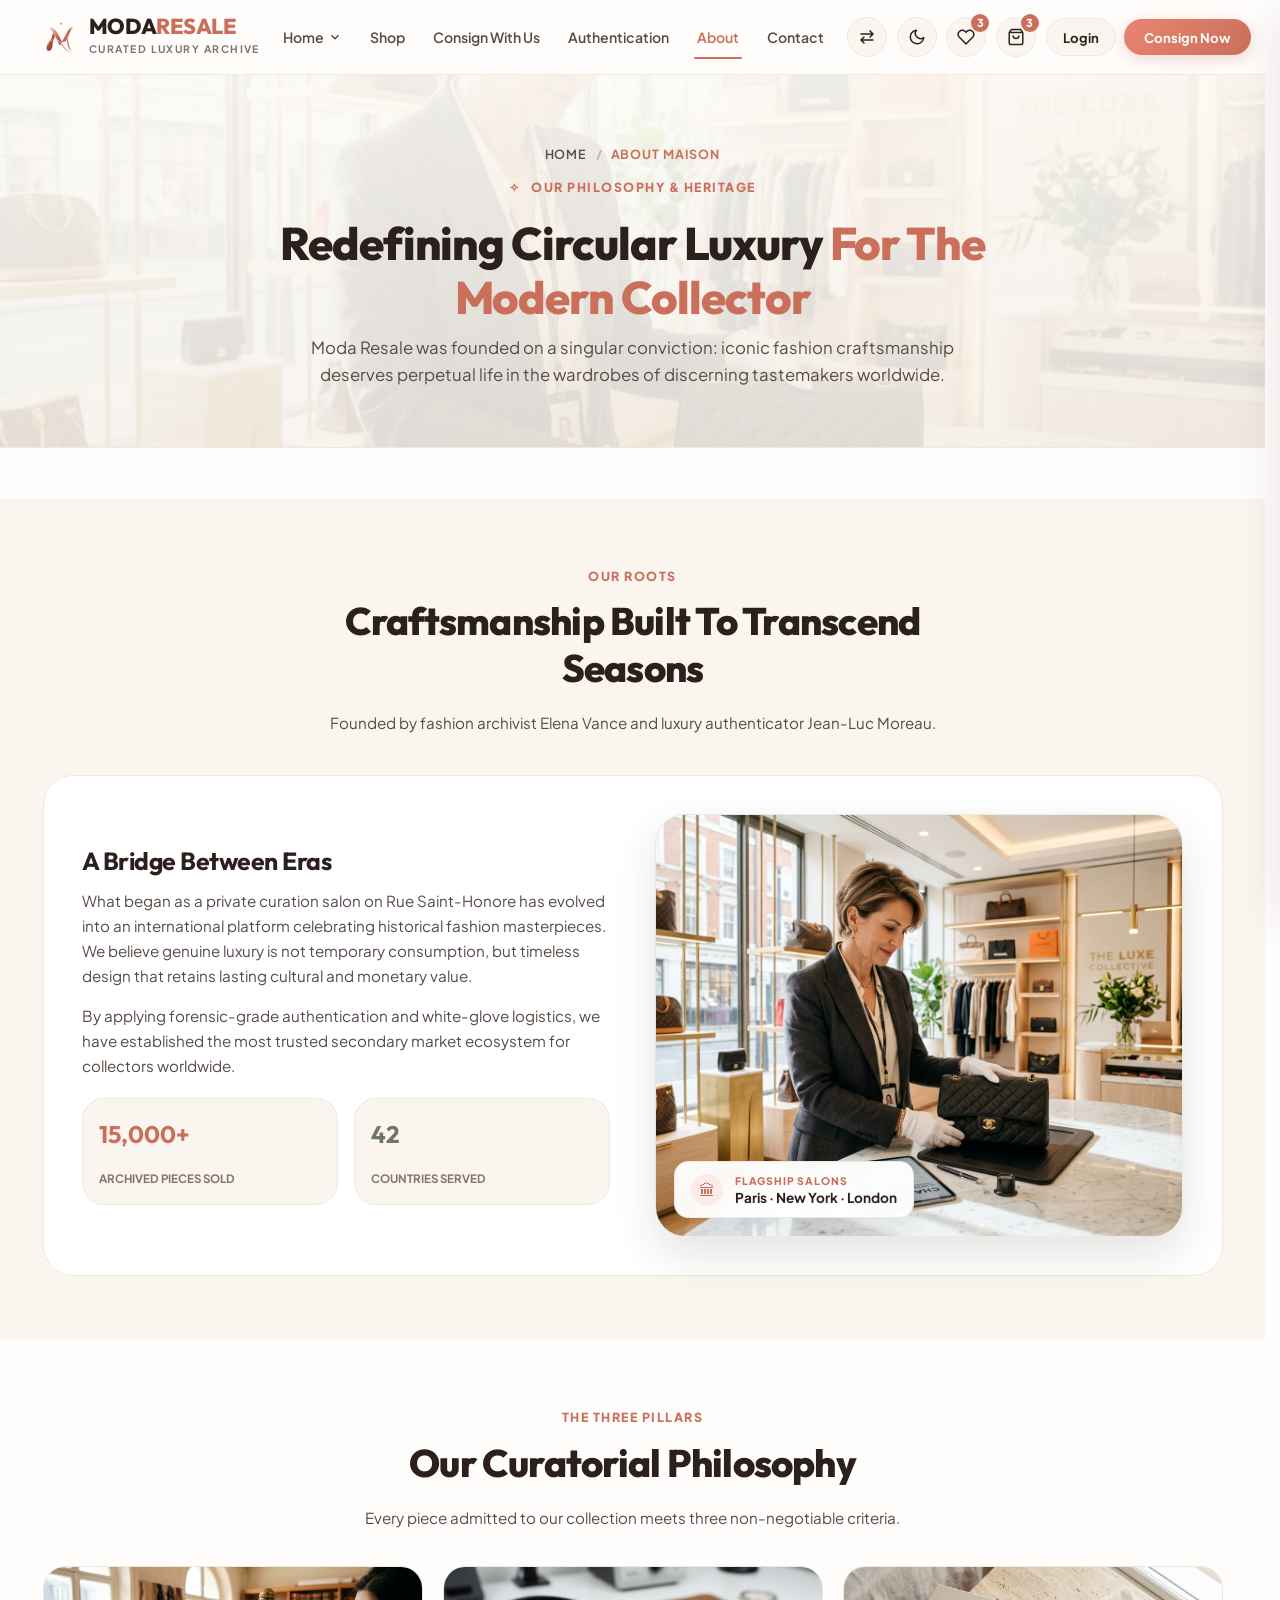
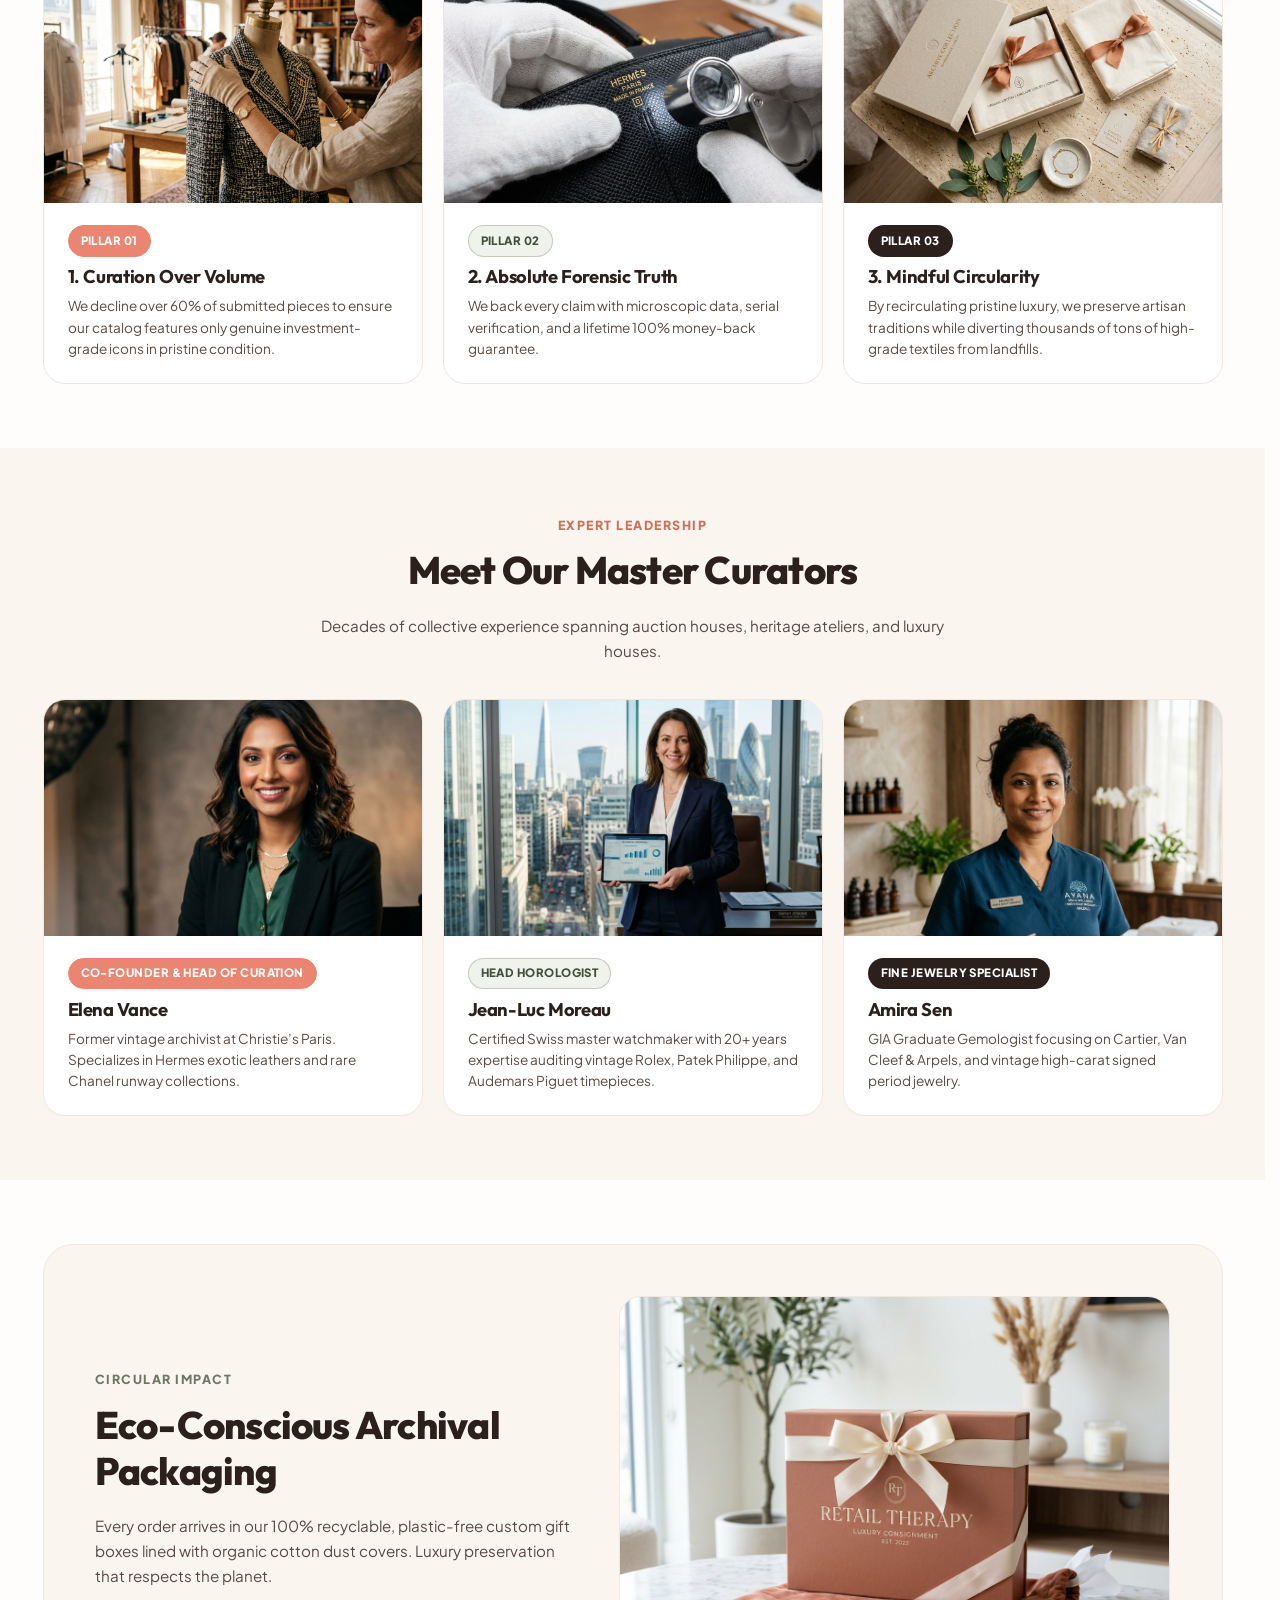
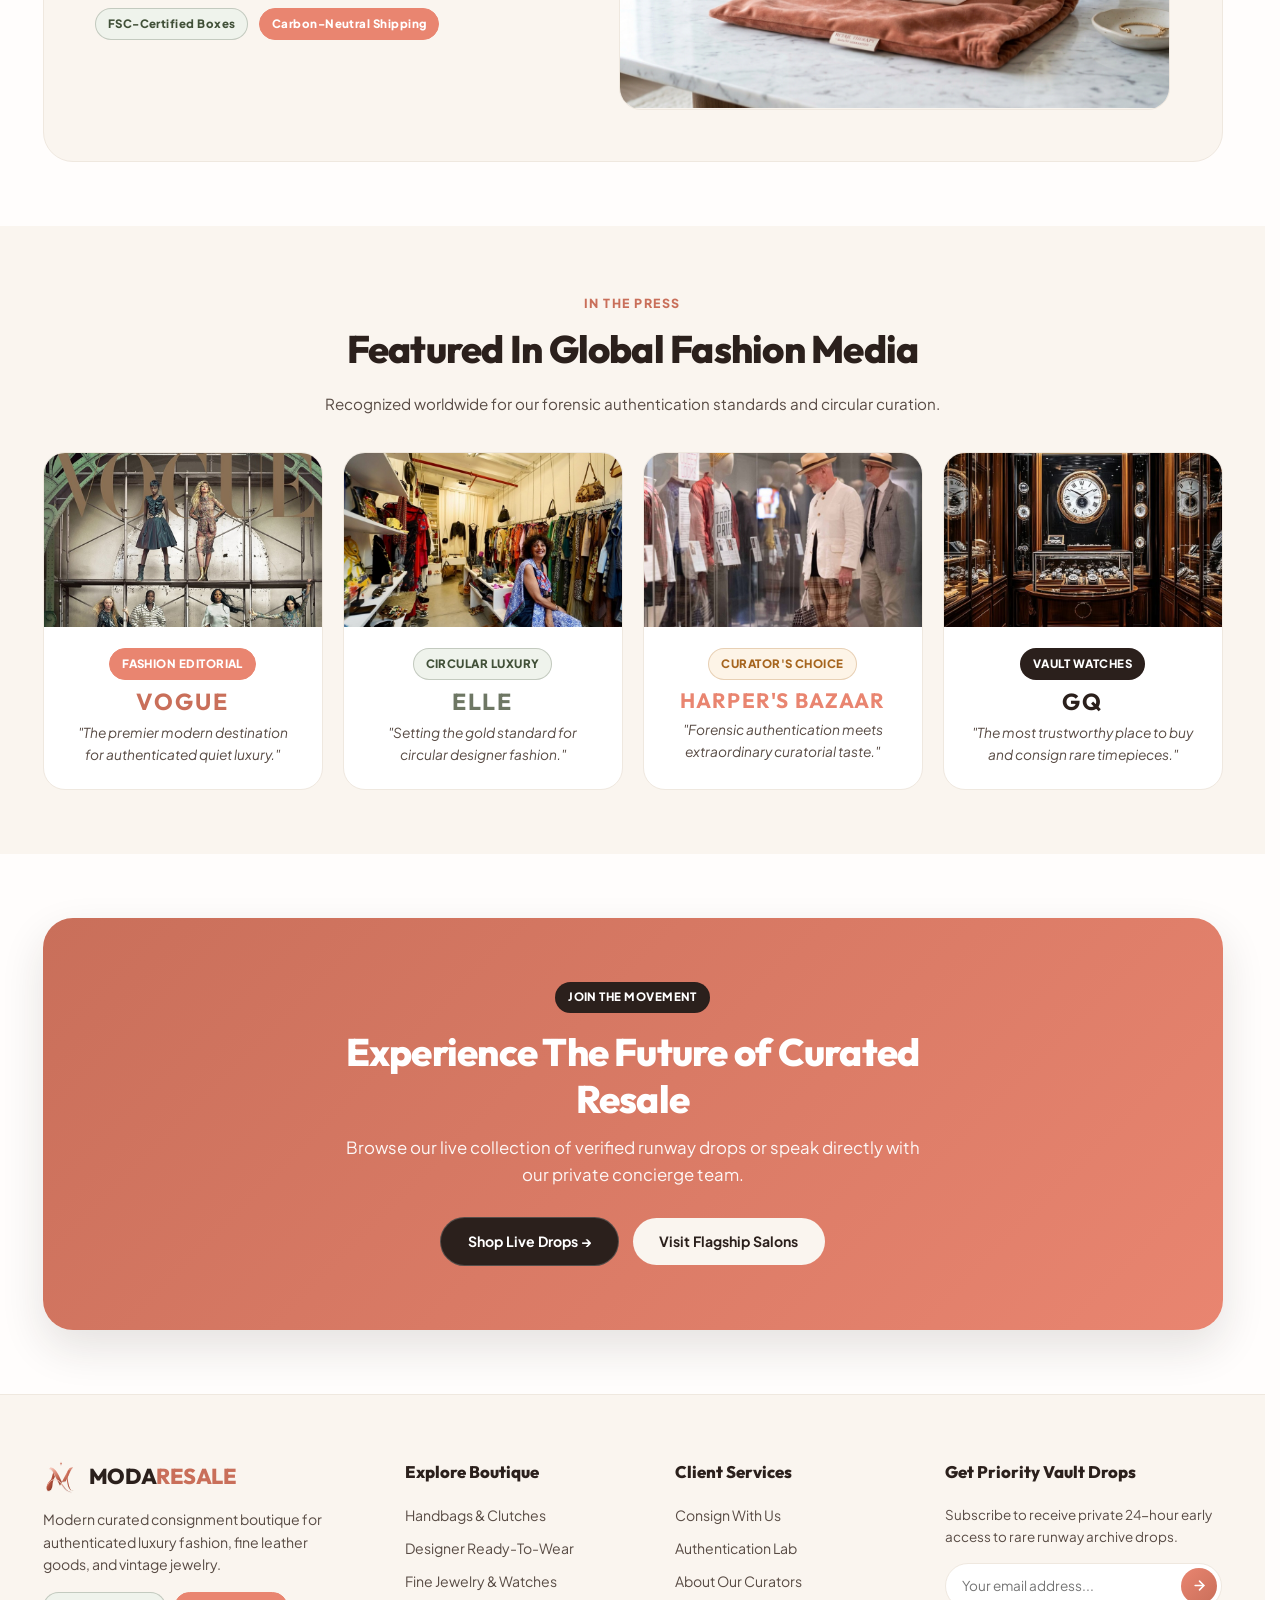
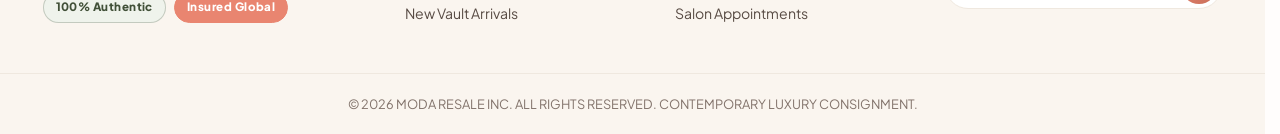
==== commit 9559cd83: "first commit" ====
--- a/about.html
+++ b/about.html
@@ -12,6 +12,28 @@
   <link rel="stylesheet" href="assets/css/responsive.css">
 </head>
 <body>
+
+  <!-- Page Preloader -->
+  <div class="page-loader" id="pageLoader" aria-hidden="true">
+    <div class="loader-inner">
+      <div class="loader-emblem-wrap">
+        <div class="loader-halo"></div>
+        <div class="loader-spinner"></div>
+        <div class="loader-emblem">
+          <img src="assets/images/logo.svg" alt="Moda Resale" width="28" height="28">
+        </div>
+      </div>
+      <div class="loader-brand">MODA<span>RESALE</span></div>
+      <div class="loader-tagline">Curated Luxury Archive</div>
+      <div class="loader-progress-track">
+        <div class="loader-progress-fill" id="loaderProgressFill"></div>
+      </div>
+      <div class="loader-status-row">
+        <span class="loader-status-text" id="loaderStatusText">Authenticating</span>
+        <span class="loader-percent" id="loaderPercent">18%</span>
+      </div>
+    </div>
+  </div>
 
   <!-- Header / Navbar -->
   <header class="site-header" id="siteHeader">
@@ -75,7 +97,7 @@
 
         <div class="header-auth-pills">
           <a href="login.html" class="pill-btn">Login</a>
-          <a href="register.html" class="pill-btn pill-btn-solid">Sign Up</a>
+          <a href="consign.html" class="btn btn-gradient btn-sm header-cta-btn">Consign Now</a>
         </div>
 
         <button type="button" class="menu-toggle" id="menuToggle" aria-label="Open Navigation">☰</button>
@@ -142,7 +164,7 @@
       </div>
       <div style="display:grid; grid-template-columns:1fr 1fr; gap:0.6rem; width:100%;">
         <a href="login.html" class="btn btn-light btn-sm" style="text-align:center;">Login</a>
-        <a href="register.html" class="btn btn-gradient btn-sm" style="text-align:center;">Sign Up</a>
+        <a href="consign.html" class="btn btn-gradient btn-sm" style="text-align:center;">Consign Now</a>
       </div>
     </div>
   </aside>
@@ -151,7 +173,7 @@
   <main id="mainContent">
 
     <!-- SECTION 1: Standardized Inner Hero -->
-    <section class="inner-page-hero">
+    <section class="inner-page-hero inner-page-hero-about">
       <div class="container">
         <div class="inner-hero-content">
           <nav class="inner-hero-breadcrumb" aria-label="Breadcrumb">
--- a/assets/css/style.css
+++ b/assets/css/style.css
@@ -180,6 +180,175 @@
   overflow-x: clip;
   word-wrap: break-word;
   overflow-wrap: break-word;
+}
+
+/* ==========================================================================
+   EXCLUSIVE PRELOADER / LUXURY PAGE LOADER
+   ========================================================================== */
+.page-loader {
+  position: fixed;
+  top: 0;
+  left: 0;
+  width: 100vw;
+  height: 100vh;
+  height: 100dvh;
+  background-color: var(--bg-primary);
+  z-index: 999999;
+  display: flex;
+  align-items: center;
+  justify-content: center;
+  opacity: 1;
+  visibility: visible;
+  transition: opacity 0.55s cubic-bezier(0.16, 1, 0.3, 1),
+              visibility 0.55s cubic-bezier(0.16, 1, 0.3, 1),
+              transform 0.55s cubic-bezier(0.16, 1, 0.3, 1);
+  overflow: hidden;
+  user-select: none;
+}
+
+.page-loader.is-loaded {
+  opacity: 0;
+  visibility: hidden;
+  transform: scale(1.02);
+  pointer-events: none;
+}
+
+.loader-inner {
+  display: flex;
+  flex-direction: column;
+  align-items: center;
+  text-align: center;
+  padding: 2rem;
+  max-width: 90vw;
+}
+
+.loader-emblem-wrap {
+  position: relative;
+  width: 88px;
+  height: 88px;
+  display: flex;
+  align-items: center;
+  justify-content: center;
+  margin-bottom: 1.4rem;
+}
+
+.loader-halo {
+  position: absolute;
+  inset: 0;
+  border-radius: 50%;
+  border: 1.5px dashed rgba(199, 90, 52, 0.35);
+  animation: loaderSpin 10s linear infinite;
+}
+
+.loader-spinner {
+  position: absolute;
+  inset: -3px;
+  border-radius: 50%;
+  border: 2.5px solid transparent;
+  border-top-color: var(--accent-terracotta);
+  border-right-color: var(--accent-coral);
+  animation: loaderSpinFast 1.2s cubic-bezier(0.68, -0.55, 0.27, 1.55) infinite;
+}
+
+.loader-emblem {
+  width: 48px;
+  height: 48px;
+  border-radius: 50%;
+  background: var(--bg-card);
+  border: 1px solid var(--border-color);
+  box-shadow: 0 8px 24px rgba(199, 90, 52, 0.16);
+  display: flex;
+  align-items: center;
+  justify-content: center;
+  position: relative;
+  z-index: 2;
+  animation: loaderPulse 2.2s ease-in-out infinite alternate;
+}
+
+.loader-emblem img {
+  width: 28px;
+  height: 28px;
+  object-fit: contain;
+}
+
+.loader-brand {
+  font-family: var(--font-primary);
+  font-size: 1.35rem;
+  font-weight: 800;
+  letter-spacing: 0.18em;
+  color: var(--text-primary);
+  margin-bottom: 0.25rem;
+  text-transform: uppercase;
+}
+
+.loader-brand span {
+  color: var(--accent-terracotta);
+}
+
+.loader-tagline {
+  font-size: 0.72rem;
+  font-weight: 700;
+  letter-spacing: 0.22em;
+  text-transform: uppercase;
+  color: var(--text-muted);
+  margin-bottom: 1.4rem;
+}
+
+.loader-progress-track {
+  width: 180px;
+  max-width: 70vw;
+  height: 3.5px;
+  background-color: var(--border-color);
+  border-radius: 99px;
+  overflow: hidden;
+  position: relative;
+  margin-bottom: 0.75rem;
+}
+
+.loader-progress-fill {
+  position: absolute;
+  top: 0;
+  left: 0;
+  height: 100%;
+  width: 15%;
+  background: linear-gradient(90deg, var(--accent-terracotta), var(--accent-coral), var(--accent-terracotta));
+  background-size: 200% 100%;
+  border-radius: 99px;
+  transition: width 0.25s ease-out;
+  animation: loaderGradientShift 2s linear infinite;
+}
+
+.loader-status-row {
+  display: flex;
+  align-items: center;
+  justify-content: space-between;
+  width: 180px;
+  max-width: 70vw;
+  font-size: 0.68rem;
+  font-weight: 700;
+  letter-spacing: 0.08em;
+  color: var(--text-muted);
+  text-transform: uppercase;
+}
+
+@keyframes loaderSpin {
+  0% { transform: rotate(0deg); }
+  100% { transform: rotate(360deg); }
+}
+
+@keyframes loaderSpinFast {
+  0% { transform: rotate(0deg); }
+  100% { transform: rotate(360deg); }
+}
+
+@keyframes loaderPulse {
+  0% { transform: scale(0.96); }
+  100% { transform: scale(1.06); }
+}
+
+@keyframes loaderGradientShift {
+  0% { background-position: 0% 50%; }
+  100% { background-position: 200% 50%; }
 }
 
 /* Typography Hierarchy */
@@ -470,24 +639,78 @@
   margin-top: 1.25rem;
 }
 
+.dual-engine-steps {
+  display: flex;
+  flex-direction: column;
+  gap: 0.95rem;
+  margin-top: 1.75rem;
+}
+
 .step-list-item {
   display: flex;
-  gap: 0.75rem;
-  align-items: flex-start;
-  font-weight: 700;
-  font-size: 0.95rem;
-  line-height: 1.4;
-}
-
-.step-badge {
+  gap: 1.15rem;
+  align-items: center;
+  font-weight: 700;
+  font-size: 1.02rem;
+  line-height: 1.35;
+}
+
+.step-badge,
+.step-pill {
   flex-shrink: 0;
-  margin-top: 0.15rem;
-  white-space: nowrap;
+  width: 90px;
+  height: 32px;
+  display: inline-flex;
+  align-items: center;
+  justify-content: center;
+  border-radius: var(--radius-pill);
+  font-size: 0.72rem;
+  font-weight: 800;
+  letter-spacing: 0.06em;
+  text-transform: uppercase;
+  line-height: 1;
+}
+
+.step-pill-coral,
+.badge-coral.step-badge {
+  background-color: var(--accent-coral);
+  color: #FFFFFF;
+  border: none;
+}
+
+.step-pill-sage,
+.badge-sage.step-badge {
+  background-color: #E2E8DE;
+  color: #2F3D28;
+  border: none;
+}
+
+[data-theme="dark"] .step-pill-sage,
+[data-theme="dark"] .badge-sage.step-badge {
+  background-color: #2E3B27;
+  color: #D6E4CF;
+}
+
+.step-pill-dark,
+.badge-dark.step-badge {
+  background-color: #211B18;
+  color: #FFFFFF;
+  border: none;
+}
+
+[data-theme="dark"] .step-pill-dark,
+[data-theme="dark"] .badge-dark.step-badge {
+  background-color: #382D27;
+  color: #FFFFFF;
 }
 
 .step-text {
   flex: 1;
   min-width: 0;
+  font-size: 1.05rem;
+  font-weight: 700;
+  color: var(--text-primary);
+  line-height: 1.35;
 }
 
 .badge-sage {
@@ -729,8 +952,19 @@
 .header-auth-pills {
   display: flex;
   align-items: center;
-  gap: 0.45rem;
+  gap: 0.55rem;
   flex-shrink: 0;
+}
+
+.header-cta-btn {
+  padding: 0.48rem 1.25rem !important;
+  font-size: 0.82rem !important;
+  font-weight: 700 !important;
+  white-space: nowrap !important;
+  border-radius: var(--radius-pill) !important;
+  display: inline-flex !important;
+  align-items: center !important;
+  justify-content: center !important;
 }
 
 .menu-toggle {
@@ -963,8 +1197,8 @@
   grid-template-columns: 1.15fr 0.95fr;
   align-items: center;
   gap: clamp(2rem, 4vw, 3.5rem);
-  padding-top: clamp(2rem, 4vw, 3.5rem);
-  padding-bottom: clamp(2.5rem, 5vw, 4rem);
+  padding-top: clamp(0.5rem, 1.5vw, 1rem);
+  padding-bottom: clamp(1.5rem, 3vw, 2.5rem);
 }
 
 .hero-copy {
@@ -1111,17 +1345,35 @@
    Consistent height, balanced spacing, breadcrumb rhythm across all inner pages
    ========================================================================== */
 .inner-page-hero {
-  padding-top: clamp(2.5rem, 4.5vw, 3.75rem);
-  padding-bottom: clamp(2.2rem, 3.8vw, 3rem);
+  padding-top: clamp(3rem, 5.5vw, 4.5rem);
+  padding-bottom: clamp(2.6rem, 4.5vw, 3.8rem);
   margin-bottom: clamp(2rem, 4vw, 3.25rem);
-  background: linear-gradient(180deg, var(--bg-surface) 0%, var(--bg-primary) 100%);
+  background-color: var(--bg-surface);
+  background-size: cover;
+  background-position: center center;
+  background-repeat: no-repeat;
   border-bottom: 1.5px solid var(--border-color);
   text-align: center;
   position: relative;
   overflow: hidden;
 }
 
+.inner-page-hero::before {
+  content: '';
+  position: absolute;
+  inset: 0;
+  background: linear-gradient(180deg, rgba(253, 251, 247, 0.93) 0%, rgba(247, 243, 237, 0.89) 100%);
+  pointer-events: none;
+  z-index: 1;
+}
+
+[data-theme="dark"] .inner-page-hero::before {
+  background: linear-gradient(180deg, rgba(20, 16, 14, 0.94) 0%, rgba(30, 23, 20, 0.90) 100%);
+}
+
 .inner-hero-content {
+  position: relative;
+  z-index: 2;
   max-width: 840px;
   margin: 0 auto;
   display: flex;
@@ -1166,6 +1418,7 @@
   margin-top: 0.35rem;
   margin-bottom: 0.65rem;
   line-height: 1.2;
+  color: var(--text-primary);
 }
 
 .inner-hero-subtitle {
@@ -1174,6 +1427,68 @@
   max-width: 680px;
   margin: 0 auto;
   line-height: 1.6;
+}
+
+/* Page-Specific High-Resolution Hero Background Images */
+.inner-page-hero-shop {
+  background-image: url('../images/categories/cat_handbags.jpg');
+}
+
+.inner-page-hero-consign {
+  background-image: url('../images/consign/consign-inspection-hero.jpg');
+}
+
+.inner-page-hero-auth {
+  background-image: url('../images/authentication/authentication-lab-hero.jpg');
+}
+
+.inner-page-hero-about {
+  background-image: url('../images/about/about-boutique-hero.jpg');
+}
+
+.inner-page-hero-contact {
+  background-image: url('../images/contact/contact-amenity-vault.jpg');
+}
+
+.inner-page-hero-cart {
+  background-image: url('../images/about/about-circular-packaging.jpg');
+}
+
+.inner-page-hero-wishlist {
+  background-image: url('../images/categories/cat_jewelry.jpg');
+}
+
+.inner-page-hero-login,
+.inner-page-hero-register {
+  background-image: url('../images/boutique/auth_register_visual.jpg');
+}
+
+/* Home 1 Hero Ambient Backdrop */
+.hero-home1-section {
+  position: relative;
+  background-size: cover;
+  background-position: center;
+  background-repeat: no-repeat;
+  background-image: url('../images/categories/cat_apparel.jpg');
+  border-bottom: 1.5px solid var(--border-color);
+}
+
+.hero-home1-section::before {
+  content: '';
+  position: absolute;
+  inset: 0;
+  background: linear-gradient(135deg, rgba(255, 253, 252, 0.94) 0%, rgba(250, 245, 239, 0.90) 100%);
+  pointer-events: none;
+  z-index: 1;
+}
+
+[data-theme="dark"] .hero-home1-section::before {
+  background: linear-gradient(135deg, rgba(20, 16, 14, 0.94) 0%, rgba(30, 23, 20, 0.90) 100%);
+}
+
+.hero-home1-section .container {
+  position: relative;
+  z-index: 2;
 }
 
 /* ==========================================================================
@@ -1500,6 +1815,57 @@
   text-decoration: line-through;
 }
 
+/* 10E. HOME 2 — VAULT LIQUIDATION PROCESS GRID */
+.vault-process-grid {
+  display: grid;
+  grid-template-columns: repeat(4, 1fr);
+  gap: 1.25rem;
+  position: relative;
+  margin-top: 1.5rem;
+}
+
+.vault-process-card {
+  background: var(--bg-card);
+  border: 1.5px solid var(--border-color);
+  border-radius: var(--radius-lg);
+  padding: 1.6rem 1.35rem;
+  position: relative;
+  display: flex;
+  flex-direction: column;
+  text-align: left;
+  transition: all var(--transition-normal);
+  box-shadow: var(--shadow-sm);
+}
+
+.vault-process-card:hover {
+  transform: translateY(-4px);
+  border-color: var(--accent-terracotta);
+  box-shadow: var(--shadow-hover);
+}
+
+.vault-process-card .vault-step-tag {
+  align-self: flex-start;
+  margin-bottom: 0.9rem;
+  font-size: 0.72rem;
+  font-weight: 800;
+  letter-spacing: 0.06em;
+  padding: 0.32rem 0.8rem;
+  border-radius: var(--radius-pill);
+}
+
+.vault-process-card h3 {
+  font-size: 1.12rem;
+  margin-bottom: 0.45rem;
+  color: var(--text-primary);
+}
+
+.vault-process-card p {
+  font-size: 0.88rem;
+  color: var(--text-secondary);
+  line-height: 1.55;
+  margin-bottom: 0;
+}
+
 .hero-vault-metrics-grid {
   display: grid;
   grid-template-columns: repeat(4, 1fr);
@@ -2479,36 +2845,82 @@
   bottom: 24px;
   left: 50%;
   transform: translateX(-50%);
-  z-index: 2000;
+  z-index: 9999;
   pointer-events: none;
+  display: flex;
+  flex-direction: column-reverse;
+  align-items: center;
+  gap: 8px;
+  width: max-content;
+  max-width: min(520px, calc(100vw - 32px));
+  padding: 0 8px;
+  box-sizing: border-box;
 }
 
 .toast {
-  background-color: var(--text-primary);
-  color: var(--bg-primary);
-  padding: 0.75rem 1.4rem;
-  border-radius: var(--radius-pill);
-  font-size: 0.85rem;
-  font-weight: 700;
-  box-shadow: var(--shadow-lg);
-  display: flex;
-  align-items: center;
-  gap: 0.6rem;
+  pointer-events: auto;
+  background: rgba(28, 22, 18, 0.95);
+  color: #FFFDFC;
+  backdrop-filter: blur(16px);
+  -webkit-backdrop-filter: blur(16px);
+  padding: 0.8rem 1.15rem;
+  border-radius: 12px;
+  font-size: 0.84rem;
+  font-weight: 600;
+  line-height: 1.45;
+  box-shadow: 0 12px 32px rgba(0, 0, 0, 0.3), 0 2px 6px rgba(0, 0, 0, 0.12);
+  display: flex;
+  align-items: center;
+  gap: 0.75rem;
   opacity: 0;
-  transform: translateY(20px);
-  transition: all var(--transition-normal);
-  border: 1.5px solid var(--border-color-strong);
+  transform: translateY(16px) scale(0.96);
+  transition: opacity 0.32s cubic-bezier(0.16, 1, 0.3, 1), transform 0.32s cubic-bezier(0.16, 1, 0.3, 1);
+  border: 1px solid rgba(255, 255, 255, 0.14);
+  width: 100%;
+  max-width: 100%;
+  box-sizing: border-box;
+  text-align: left;
 }
 
 [data-theme="dark"] .toast {
-  background-color: #28201B;
+  background: rgba(18, 14, 12, 0.96);
   color: #FFFDFC;
-  border-color: #544238;
+  border-color: rgba(235, 220, 205, 0.16);
+  box-shadow: 0 14px 36px rgba(0, 0, 0, 0.5), 0 2px 8px rgba(0, 0, 0, 0.25);
 }
 
 .toast.is-show {
   opacity: 1;
-  transform: translateY(0);
+  transform: translateY(0) scale(1);
+}
+
+.toast-icon-wrap {
+  width: 28px;
+  height: 28px;
+  border-radius: 50%;
+  background: rgba(199, 90, 52, 0.2);
+  color: #E07A5F;
+  display: flex;
+  align-items: center;
+  justify-content: center;
+  flex-shrink: 0;
+}
+
+[data-theme="dark"] .toast-icon-wrap {
+  background: rgba(224, 122, 95, 0.25);
+  color: #F4A261;
+}
+
+.toast-text {
+  flex: 1;
+  min-width: 0;
+  word-break: break-word;
+  overflow-wrap: break-word;
+  color: inherit;
+}
+
+[dir="rtl"] .toast {
+  text-align: right;
 }
 
 /* Amenity Cards & Contact Interactive Map Styles */
@@ -2637,17 +3049,58 @@
 
 /* 23. RESPONSIVE COMPONENT HELPERS */
 .lookup-input-group {
-  max-width: 540px;
+  max-width: 580px;
   width: 100%;
   margin: 0 auto;
   display: flex;
-  gap: 0.65rem;
-  align-items: stretch;
-}
-
-.lookup-input-group .form-control {
+  align-items: center;
+  background: var(--bg-card);
+  border: 1.5px solid var(--border-color);
+  border-radius: var(--radius-pill);
+  padding: 0.35rem 0.35rem 0.35rem 1.4rem;
+  box-shadow: var(--shadow-sm);
+  transition: border-color var(--transition-fast), box-shadow var(--transition-fast);
+}
+
+.lookup-input-group:focus-within {
+  border-color: var(--accent-terracotta);
+  box-shadow: 0 0 0 3px rgba(201, 111, 90, 0.16);
+}
+
+.lookup-input-group .form-control,
+.lookup-input-group input,
+.lookup-input {
   flex: 1;
   min-width: 0;
+  background: transparent !important;
+  border: none !important;
+  outline: none !important;
+  box-shadow: none !important;
+  font-family: var(--font-primary);
+  font-size: 0.96rem;
+  font-weight: 700;
+  color: var(--text-primary);
+  text-align: left !important;
+  letter-spacing: 0.04em;
+  text-transform: uppercase;
+  padding: 0.5rem 0.5rem 0.5rem 0 !important;
+}
+
+.lookup-input-group .form-control::placeholder,
+.lookup-input-group input::placeholder,
+.lookup-input::placeholder {
+  color: var(--text-muted);
+  font-weight: 500;
+  text-transform: none;
+}
+
+.lookup-input-group .btn,
+.lookup-verify-btn {
+  flex-shrink: 0;
+  padding: 0.72rem 1.55rem;
+  border-radius: var(--radius-pill);
+  font-size: 0.85rem;
+  font-weight: 700;
 }
 
 .badge-row {
--- a/assets/css/responsive.css
+++ b/assets/css/responsive.css
@@ -51,13 +51,39 @@
 /* 3. TABLET & IPAD (769px - 1080px) */
 @media (max-width: 1080px) {
   .main-nav,
-  .header-auth-pills,
   .header-actions .icon-btn:not(.menu-toggle) {
-    display: none !important; /* Smooth collapse everything into mobile drawer menu */
+    display: none !important; /* Smooth collapse navigation and utility icons */
+  }
+
+  .navbar-inner {
+    gap: 0.5rem !important;
+  }
+
+  .header-actions {
+    display: flex !important;
+    align-items: center !important;
+    gap: 0.5rem !important;
+    flex-shrink: 0 !important;
+    margin-left: auto !important;
+  }
+
+  .header-auth-pills {
+    display: flex !important;
+    align-items: center !important;
+    flex-shrink: 0 !important;
+  }
+
+  .header-auth-pills .pill-btn:not(.header-cta-btn) {
+    display: none !important; /* Hide secondary login pill on tablet/mobile to preserve clean spacing */
+  }
+
+  .header-auth-pills .header-cta-btn {
+    display: inline-flex !important;
   }
 
   .menu-toggle {
     display: flex !important;
+    flex-shrink: 0 !important;
   }
 
   .hero-shell {
@@ -87,6 +113,11 @@
     gap: 1.25rem;
   }
 
+  .vault-process-grid {
+    grid-template-columns: repeat(2, 1fr) !important;
+    gap: 1rem !important;
+  }
+
   .lab-grid {
     grid-template-columns: 1fr !important;
     gap: 1.5rem !important;
@@ -106,16 +137,49 @@
 /* 4. MOBILE LANDSCAPE & PHABLET (576px - 768px) */
 @media (max-width: 768px) {
   :root {
-    --header-height: 68px;
-    --container-padding: 1.2rem;
+    --header-height: 64px;
+    --container-padding: 0.95rem;
+  }
+
+  .navbar-inner {
+    gap: 0.4rem !important;
+  }
+
+  .brand-link {
+    gap: 0.45rem !important;
+    min-width: 0 !important;
+  }
+
+  .brand-mark {
+    width: 32px !important;
+    height: 32px !important;
   }
 
   .brand-title {
-    font-size: 1.2rem;
+    font-size: 1.15rem !important;
+    line-height: 1.1 !important;
   }
 
   .brand-sub {
-    font-size: 0.58rem;
+    display: none !important;
+  }
+
+  .header-actions {
+    gap: 0.4rem !important;
+    margin-left: auto !important;
+  }
+
+  .header-cta-btn {
+    padding: 0.4rem 0.85rem !important;
+    font-size: 0.76rem !important;
+  }
+
+  .menu-toggle {
+    width: 38px !important;
+    height: 38px !important;
+    min-width: 38px !important;
+    flex-shrink: 0 !important;
+    font-size: 1.15rem !important;
   }
 
   .vault-ticker-bar {
@@ -229,7 +293,45 @@
 /* 5. STANDARD MOBILE (360px - 540px) */
 @media (max-width: 480px) {
   :root {
-    --container-padding: 1rem;
+    --header-height: 60px;
+    --container-padding: 0.75rem;
+  }
+
+  .site-header .container,
+  .container {
+    padding-left: 0.75rem !important;
+    padding-right: 0.75rem !important;
+  }
+
+  .navbar-inner {
+    gap: 0.35rem !important;
+  }
+
+  .brand-mark {
+    width: 28px !important;
+    height: 28px !important;
+  }
+
+  .brand-title {
+    font-size: 1.05rem !important;
+  }
+
+  .header-actions {
+    gap: 0.35rem !important;
+    margin-left: auto !important;
+  }
+
+  .header-cta-btn {
+    padding: 0.35rem 0.65rem !important;
+    font-size: 0.72rem !important;
+  }
+
+  .menu-toggle {
+    width: 36px !important;
+    height: 36px !important;
+    min-width: 36px !important;
+    font-size: 1.1rem !important;
+    flex-shrink: 0 !important;
   }
 
   .stats-grid-3 {
@@ -238,8 +340,25 @@
   }
 
   .hero-stats-row {
-    flex-wrap: wrap;
-    gap: 1.25rem;
+    display: grid !important;
+    grid-template-columns: repeat(3, 1fr) !important;
+    gap: 0.35rem !important;
+    padding-top: 1rem !important;
+    width: 100% !important;
+  }
+
+  .hero-stat-item {
+    text-align: left !important;
+  }
+
+  .hero-stat-item b {
+    font-size: 1.15rem !important;
+  }
+
+  .hero-stat-item span {
+    font-size: 0.62rem !important;
+    letter-spacing: 0.02em !important;
+    line-height: 1.2 !important;
   }
 
   .hero-buttons {
@@ -351,12 +470,40 @@
     flex-direction: column !important;
     width: 100% !important;
     gap: 0.65rem !important;
+    border-radius: var(--radius-md) !important;
+    padding: 0.6rem !important;
+    align-items: stretch !important;
   }
 
   .lookup-input-group .form-control,
   .lookup-input-group input,
-  .lookup-input-group .btn {
-    width: 100% !important;
+  .lookup-input-group .lookup-input {
+    width: 100% !important;
+    text-align: left !important;
+    padding: 0.65rem 0.85rem !important;
+    background: var(--bg-surface) !important;
+    border-radius: var(--radius-sm) !important;
+  }
+
+  .lookup-input-group .btn,
+  .lookup-input-group .lookup-verify-btn {
+    width: 100% !important;
+    justify-content: center !important;
+  }
+
+  .step-list-item {
+    gap: 0.85rem !important;
+  }
+
+  .step-badge,
+  .step-pill {
+    width: 82px !important;
+    height: 28px !important;
+    font-size: 0.68rem !important;
+  }
+
+  .step-text {
+    font-size: 0.94rem !important;
   }
 
   /* Interactive Salon Map Mobile Layout */
@@ -710,4 +857,165 @@
   }
 }
 
-
+/* ==========================================================================
+   FLUID TOAST NOTIFICATIONS RESPONSIVE SYSTEM
+   ========================================================================== */
+@media (max-width: 768px) {
+  .toast-container {
+    bottom: 20px;
+    width: calc(100% - 32px);
+    max-width: calc(100vw - 32px);
+    padding: 0;
+  }
+
+  .toast {
+    padding: 0.75rem 1rem;
+    font-size: 0.82rem;
+    border-radius: 12px;
+    gap: 0.65rem;
+  }
+
+  .toast-icon-wrap {
+    width: 26px;
+    height: 26px;
+  }
+}
+
+@media (max-width: 480px) {
+  .toast-container {
+    bottom: 16px;
+    width: calc(100% - 24px);
+    max-width: calc(100vw - 24px);
+  }
+
+  .toast {
+    padding: 0.7rem 0.85rem;
+    font-size: 0.8rem;
+    line-height: 1.4;
+    border-radius: 10px;
+    gap: 0.55rem;
+  }
+
+  .toast-icon-wrap {
+    width: 24px;
+    height: 24px;
+  }
+
+  .toast-icon-wrap svg {
+    width: 15px;
+    height: 15px;
+  }
+}
+
+/* ==========================================================================
+   PRELOADER RESPONSIVE ADJUSTMENTS
+   ========================================================================== */
+@media (max-width: 576px) {
+  .loader-inner {
+    padding: 1.5rem 1rem;
+  }
+
+  .loader-emblem-wrap {
+    width: 76px;
+    height: 76px;
+    margin-bottom: 1.15rem;
+  }
+
+  .loader-emblem {
+    width: 42px;
+    height: 42px;
+  }
+
+  .loader-emblem img {
+    width: 24px;
+    height: 24px;
+  }
+
+  .loader-brand {
+    font-size: 1.15rem;
+    letter-spacing: 0.15em;
+  }
+
+  .loader-tagline {
+    font-size: 0.65rem;
+    letter-spacing: 0.18em;
+    margin-bottom: 1.25rem;
+  }
+
+  .loader-progress-track {
+    width: 150px;
+    max-width: 65vw;
+    height: 3px;
+    margin-bottom: 0.65rem;
+  }
+
+  .loader-status-row {
+    width: 150px;
+    max-width: 65vw;
+    font-size: 0.62rem;
+  }
+}
+
+@media (max-width: 360px) {
+  :root {
+    --container-padding: 0.5rem;
+    --header-height: 56px;
+  }
+
+  .site-header .container,
+  .container {
+    padding-left: 0.5rem !important;
+    padding-right: 0.5rem !important;
+  }
+
+  .brand-title {
+    font-size: 0.95rem !important;
+  }
+
+  .brand-mark {
+    width: 24px !important;
+    height: 24px !important;
+  }
+
+  .header-actions {
+    gap: 0.25rem !important;
+  }
+
+  .header-cta-btn {
+    padding: 0.3rem 0.55rem !important;
+    font-size: 0.68rem !important;
+  }
+
+  .menu-toggle {
+    width: 32px !important;
+    height: 32px !important;
+    min-width: 32px !important;
+    font-size: 0.95rem !important;
+  }
+
+  .loader-emblem-wrap {
+    width: 68px;
+    height: 68px;
+  }
+
+  .loader-emblem {
+    width: 36px;
+    height: 36px;
+  }
+
+  .loader-emblem img {
+    width: 20px;
+    height: 20px;
+  }
+
+  .loader-brand {
+    font-size: 1rem;
+  }
+
+  .loader-progress-track,
+  .loader-status-row {
+    width: 130px;
+  }
+}
+
+
